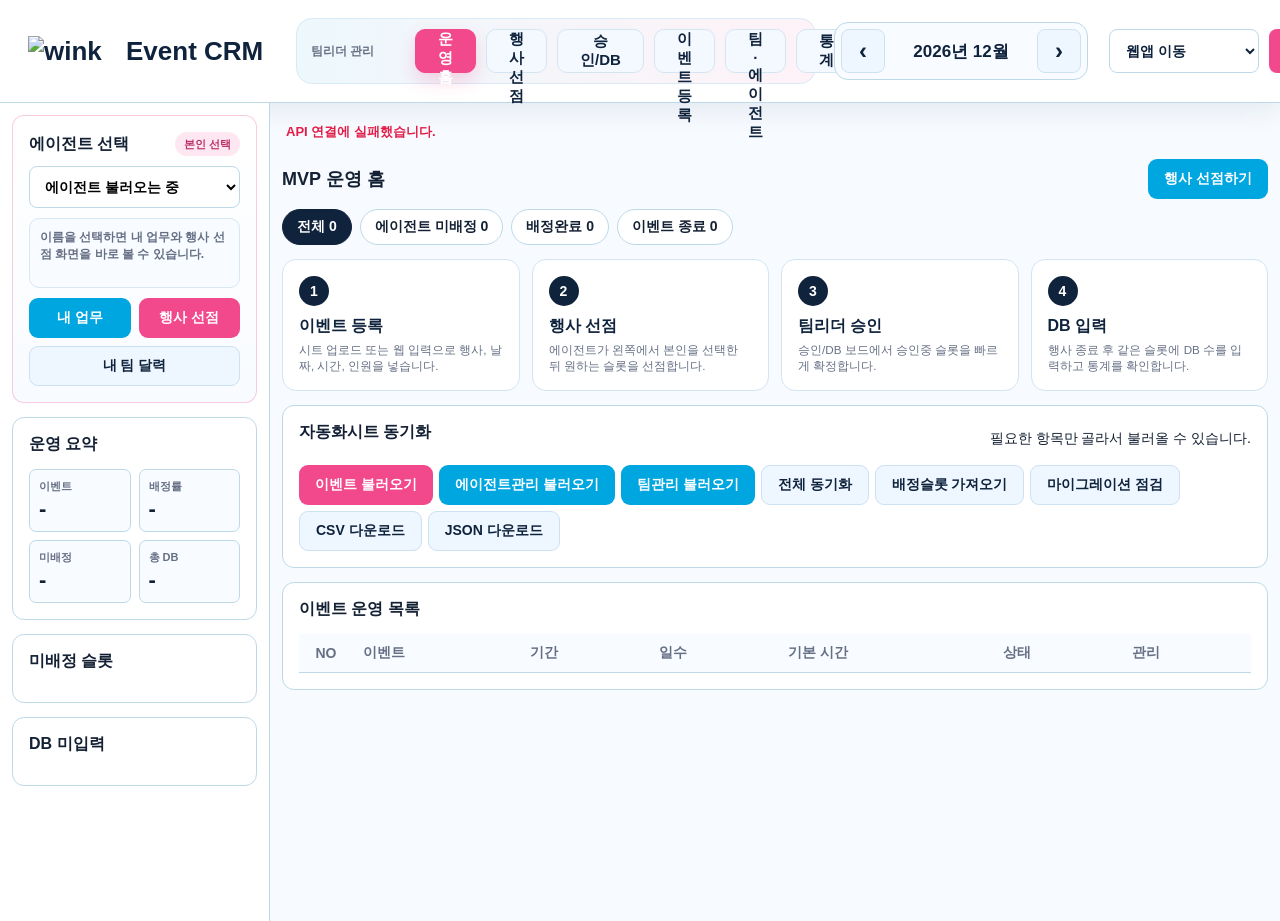
==== leader/index.html @ 459a16ec "Add leader web app" ====
<!doctype html>
<html>
  <head>
    <base target="_top">
    <meta charset="utf-8">
    <meta name="viewport" content="width=device-width, initial-scale=1">
    <style>
      :root {
        --navy: #10233d;
        --navy2: #ecf7fd;
        --blue: #00a6df;
        --pink: #f2498d;
        --red: #e11d48;
        --sat: #2563eb;
        --line: #bdd9e8;
        --bg: #f7fbff;
        --panel: #ffffff;
        --muted: #667085;
        --event: #009fda;
        --event2: #f2498d;
        --event3: #6b5cff;
        --time: #eaf8ff;
        --pick: #fff7fb;
        --db: #f3fbff;
        --jos: #d8e8ff;
        --victor: #e7ddff;
        --giar: #d9f5ff;
        --christina: #ffe4c4;
        --lidia: #f8d4ea;
      }

      * { box-sizing: border-box; }
      body {
        margin: 0;
        font-family: Arial, sans-serif;
        color: #142033;
        background: var(--bg);
        font-size: 14px;
      }

      header {
        min-height: 92px;
        display: grid;
        grid-template-columns: 250px minmax(520px, 1fr) auto;
        gap: 18px;
        align-items: center;
        padding: 18px 28px;
        background: #fff;
        color: var(--navy);
        border-bottom: 1px solid var(--line);
        box-shadow: 0 8px 24px rgba(16, 35, 61, 0.08);
      }

      .brand {
        display: flex;
        align-items: center;
        gap: 12px;
        font-size: 26px;
        font-weight: 900;
        white-space: nowrap;
      }
      .brand-logo {
        display: block;
        width: 86px;
        height: auto;
      }
      .brand strong {
        color: var(--navy);
        letter-spacing: 0;
      }

      .leader-console {
        display: flex;
        align-items: center;
        gap: 14px;
        padding: 10px 14px;
        border: 1px solid #d9e9f5;
        border-radius: 16px;
        background: linear-gradient(90deg, rgba(0, 159, 218, 0.07), rgba(242, 73, 141, 0.07));
      }
      .leader-label {
        min-width: 90px;
        color: var(--muted);
        font-size: 12px;
        font-weight: 900;
        text-transform: uppercase;
      }

      nav { display: flex; gap: 10px; align-items: center; }
      .tab {
        height: 44px;
        padding: 0 22px;
        border: 1px solid #d4e5f2;
        background: #f4f9ff;
        color: var(--navy);
        border-radius: 10px;
        font-size: 15px;
        font-weight: 800;
        cursor: pointer;
      }
      .tab.active { background: var(--pink); border-color: var(--pink); color: #fff; box-shadow: 0 8px 18px rgba(242, 73, 141, 0.22); }

      .toolbar { display: flex; gap: 10px; align-items: center; }
      input, select, textarea {
        font-family: Arial, sans-serif;
        border: 1px solid var(--line);
        border-radius: 8px;
        font-size: 14px;
      }
      input, select { height: 40px; padding: 0 11px; }
      textarea { min-height: 86px; padding: 10px; resize: vertical; }
      button {
        height: 40px;
        border: 0;
        border-radius: 9px;
        padding: 0 16px;
        background: var(--pink);
        color: #fff;
        font-weight: 900;
        cursor: pointer;
        font-size: 14px;
      }
      button.secondary { background: var(--blue); }
      button.danger { background: var(--red); }
      button.edit { background: var(--sat); }
      button.ghost { background: #eef6ff; color: var(--navy); border: 1px solid #cce1f2; }
      button.small {
        height: 32px;
        padding: 0 12px;
        border-radius: 7px;
        font-size: 12px;
      }
      button:disabled { opacity: 0.55; cursor: wait; }
      .toolbar input,
      .toolbar select,
      .toolbar button {
        height: 44px;
        font-size: 14px;
        border-radius: 8px;
      }
      .toolbar input,
      .toolbar select {
        min-width: 148px;
        font-weight: 800;
      }
      .toolbar select.app-switch {
        min-width: 150px;
        padding: 0 12px;
        background: #fff;
        color: var(--navy);
      }
      .toolbar button {
        min-width: 88px;
        padding: 0 18px;
      }
      .month-nav {
        display: flex;
        align-items: center;
        gap: 8px;
        padding: 6px;
        border: 1px solid var(--line);
        border-radius: 14px;
        background: #f8fbff;
      }
      .month-arrow {
        width: 44px;
        min-width: 44px !important;
        height: 44px !important;
        padding: 0 !important;
        border-radius: 11px;
        background: #eef6ff;
        color: var(--navy);
        border: 1px solid #cfe2f0;
        font-size: 24px !important;
      }
      .month-display {
        min-width: 136px;
        text-align: center;
        color: var(--navy);
        font-size: 17px;
        font-weight: 900;
      }
      .toolbar input#month {
        width: 1px;
        min-width: 1px;
        height: 1px;
        padding: 0;
        border: 0;
        opacity: 0;
        pointer-events: none;
      }

      .layout {
        display: grid;
        grid-template-columns: 270px minmax(0, 1fr);
        min-height: calc(100vh - 82px);
      }
      aside {
        background: #fff;
        border-right: 1px solid var(--line);
        padding: 12px;
      }
      main { padding: 12px; overflow: auto; }

      .status {
        min-height: 32px;
        margin-bottom: 10px;
        padding: 8px 4px;
        color: var(--muted);
        font-size: 13px;
      }
      .status.error { color: var(--red); font-weight: 800; }
      .card {
        background: var(--panel);
        border: 1px solid var(--line);
        border-radius: 12px;
        padding: 16px;
        margin-bottom: 14px;
      }
      .card h3 {
        margin: 0 0 14px;
        font-size: 16px;
      }
      .metric-grid {
        display: grid;
        grid-template-columns: 1fr 1fr;
        gap: 8px;
      }
      .metric {
        background: #f8fbff;
        border: 1px solid var(--line);
        border-radius: 7px;
        padding: 9px;
      }
      .metric label {
        display: block;
        color: var(--muted);
        font-size: 11px;
        font-weight: 800;
      }
      .metric strong {
        display: block;
        margin-top: 2px;
        font-size: 22px;
      }
      .list {
        display: grid;
        gap: 6px;
        font-size: 12px;
        max-height: 240px;
        overflow: auto;
      }
      .list-item {
        padding: 7px;
        border: 1px solid var(--line);
        border-radius: 6px;
        background: #fbfdff;
      }
      .list-item small { color: var(--muted); display: block; margin-top: 2px; }

      .agent-picker-card {
        border-color: rgba(242, 73, 141, 0.28);
        background: linear-gradient(180deg, #fff, #f8fbff);
      }
      .side-card-head {
        display: flex;
        align-items: center;
        justify-content: space-between;
        gap: 10px;
        margin-bottom: 10px;
      }
      .side-card-head h3 {
        margin: 0;
      }
      .side-tag {
        display: inline-flex;
        align-items: center;
        height: 24px;
        padding: 0 9px;
        border-radius: 999px;
        background: #ffe7f1;
        color: #b83268;
        font-size: 11px;
        font-weight: 900;
      }
      .agent-picker-card select {
        width: 100%;
        height: 42px;
        font-weight: 900;
        background: #fff;
      }
      .agent-context {
        min-height: 70px;
        margin: 10px 0;
        padding: 10px;
        border: 1px solid #d7e7f4;
        border-radius: 10px;
        background: #f8fbff;
        color: var(--muted);
        font-size: 12px;
        font-weight: 800;
      }
      .agent-context strong {
        display: block;
        margin-bottom: 4px;
        color: var(--navy);
        font-size: 16px;
      }
      .agent-context span {
        display: block;
        margin-top: 3px;
      }
      .side-actions {
        display: grid;
        grid-template-columns: 1fr 1fr;
        gap: 8px;
      }
      .side-actions button {
        width: 100%;
        min-width: 0;
      }
      .side-actions .wide {
        grid-column: 1 / -1;
      }

      .view { display: none; }
      .view.active { display: block; }

      .section-head {
        display: flex;
        justify-content: space-between;
        align-items: center;
        gap: 12px;
        margin-bottom: 10px;
      }
      .section-head.tight-head { margin-bottom: 8px; }
      .section-head h2 { margin: 0; font-size: 18px; }
      .mvp-flow {
        display: grid;
        grid-template-columns: repeat(4, minmax(0, 1fr));
        gap: 12px;
        margin: 14px 0;
      }
      .mvp-step {
        min-height: 96px;
        padding: 16px;
        border: 1px solid #d3e5f3;
        border-radius: 14px;
        background: #fff;
      }
      .mvp-step strong {
        display: inline-grid;
        width: 30px;
        height: 30px;
        place-items: center;
        border-radius: 999px;
        background: var(--navy);
        color: #fff;
        font-size: 14px;
      }
      .mvp-step span {
        display: block;
        margin-top: 10px;
        color: var(--navy);
        font-size: 16px;
        font-weight: 900;
      }
      .mvp-step small {
        display: block;
        margin-top: 5px;
        color: var(--muted);
        line-height: 1.35;
      }
      .status-tabs {
        display: flex;
        flex-wrap: wrap;
        gap: 8px;
        margin-bottom: 10px;
      }
      .status-tabs.compact-tabs {
        margin: 2px 0 12px;
      }
      .calendar-toolbar {
        display: flex;
        justify-content: space-between;
        align-items: center;
        gap: 12px;
        margin-bottom: 8px;
      }
      .calendar-toolbar .status-tabs {
        margin-bottom: 0;
      }
      .calendar-toolbar select {
        min-width: 240px;
        height: 38px;
        font-weight: 900;
        background: #fff;
      }
      .filter-tab {
        height: 36px;
        padding: 0 14px;
        border: 1px solid var(--line);
        background: #fff;
        color: #142033;
        border-radius: 999px;
        font-weight: 900;
      }
      .filter-tab.active {
        background: var(--navy);
        color: #fff;
        border-color: var(--navy);
      }
      .action-row {
        display: flex;
        gap: 6px;
        align-items: center;
        flex-wrap: wrap;
      }
      .management-grid {
        display: grid;
        grid-template-columns: minmax(280px, 0.8fr) minmax(320px, 1fr) minmax(320px, 1fr);
        gap: 14px;
        align-items: start;
      }
      .team-grid {
        display: grid;
        grid-template-columns: repeat(2, minmax(260px, 1fr));
        gap: 12px;
      }
      .team-card {
        border: 1px solid var(--line);
        border-radius: 8px;
        background: #fff;
        overflow: hidden;
      }
      .team-head {
        display: flex;
        justify-content: space-between;
        gap: 10px;
        padding: 12px;
        background: #f8fbff;
        border-bottom: 1px solid var(--line);
      }
      .team-head strong {
        display: block;
        font-size: 15px;
      }
      .team-head small {
        color: var(--muted);
        font-weight: 800;
      }
      .team-count {
        min-width: 52px;
        height: 32px;
        display: flex;
        align-items: center;
        justify-content: center;
        border-radius: 999px;
        color: #142033;
        font-weight: 900;
      }
      .agent-chip-wrap {
        display: flex;
        flex-wrap: wrap;
        gap: 6px;
        padding: 12px;
      }
      .agent-chip {
        height: auto;
        padding: 8px 11px;
        border-radius: 999px;
        border: 1px solid rgba(20, 32, 51, 0.12);
        color: #142033;
        font-size: 13px;
        font-weight: 800;
      }
      .agent-chip.team-leader {
        background: var(--navy);
        border-color: var(--navy);
        color: #fff;
        box-shadow: 0 5px 14px rgba(16, 35, 61, 0.18);
      }
      .agent-chip.ended {
        opacity: 0.45;
        text-decoration: line-through;
      }
      .role-pill {
        display: inline-flex;
        align-items: center;
        justify-content: center;
        min-width: 66px;
        padding: 5px 10px;
        border-radius: 999px;
        background: #eaf4ff;
        color: #12304d;
        font-weight: 900;
      }
      .role-pill.leader {
        background: var(--navy);
        color: #fff;
      }
      .status-pill {
        display: inline-flex;
        align-items: center;
        justify-content: center;
        min-width: 56px;
        padding: 4px 8px;
        border-radius: 999px;
        background: #e7f5ff;
        font-weight: 900;
      }
      .status-pill.ended { background: #ffe4ea; color: var(--red); }
      .filter-bar {
        display: grid;
        grid-template-columns: minmax(180px, 1.5fr) repeat(2, minmax(130px, 0.8fr));
        gap: 8px;
        margin-bottom: 12px;
        padding: 10px;
        border: 1px solid var(--line);
        border-radius: 8px;
        background: #f8fbff;
      }
      .filter-bar input,
      .filter-bar select {
        width: 100%;
      }

      .calendar {
        display: grid;
        grid-template-columns: repeat(7, minmax(238px, 1fr));
        border-top: 1px solid var(--line);
        border-left: 1px solid var(--line);
        background: #edf8ff;
        box-shadow: 0 10px 28px rgba(0, 166, 223, 0.11);
      }
      .weekday {
        padding: 13px 4px;
        border-right: 1px solid var(--line);
        border-bottom: 1px solid var(--line);
        background: var(--navy);
        color: #fff;
        font-size: 15px;
        font-weight: 900;
        text-align: center;
      }
      .weekday.saturday-head { background: var(--sat); }
      .weekday.sunday-head { background: var(--red); }

      .day {
        min-height: 188px;
        border-right: 1px solid var(--line);
        border-bottom: 1px solid var(--line);
        background: #ffffff;
      }
      .day.empty { background: #f8fcff; }
      .day-head {
        min-height: 50px;
        display: grid;
        grid-template-columns: 1fr;
        gap: 2px;
        align-items: center;
        justify-content: center;
        border-bottom: 1px solid var(--line);
        background: linear-gradient(90deg, rgba(242,73,141,0.11), rgba(0,166,223,0.12));
        color: var(--navy);
        font-size: 22px;
        font-weight: 900;
        text-align: center;
      }
      .day-name { font-size: 12px; color: var(--muted); }
      .day.saturday .day-head { background: #e6f3ff; color: var(--sat); }
      .day.saturday .day-name { color: var(--sat); }
      .day.sunday .day-head { background: #fff0f4; color: var(--red); }
      .day.sunday .day-name { color: var(--red); }
      .events { padding: 7px; }

      .event {
        margin-bottom: 9px;
        border: 1px solid #c8e0ef;
        border-radius: 8px;
        overflow: hidden;
        background: #fff;
      }
      .event-name {
        padding: 8px 5px;
        background: var(--event);
        color: #fff;
        text-align: center;
        font-size: 12px;
        font-weight: 900;
      }
      .event:nth-child(2n) .event-name { background: var(--event2); }
      .event:nth-child(3n) .event-name { background: var(--event3); }

      .slot {
        display: grid;
        grid-template-columns: 56px 56px minmax(72px, 1fr) 36px;
        border-top: 1px solid var(--line);
      }
      .slot > div {
        min-height: 31px;
        display: flex;
        align-items: center;
        justify-content: center;
        border-right: 1px solid var(--line);
      }
      .slot > div:last-child { border-right: 0; }
      .time { background: var(--time); }
      .agent { background: var(--pick); }
      .db { background: var(--db); }
      .slot.teamJos .agent { background: var(--jos); }
      .slot.teamVictor .agent { background: var(--victor); }
      .slot.teamGiar .agent { background: var(--giar); }
      .slot.teamChristina .agent { background: var(--christina); }
      .slot.teamLidia .agent { background: var(--lidia); }
      .time select, .agent select, .db input {
        width: 100%;
        height: 28px;
        border: 0;
        background: transparent;
        text-align: center;
        font-size: 11px;
        font-weight: 800;
      }
      .agent select { font-weight: 700; }
      .db input {
        padding: 0 2px;
        font-size: 12px;
      }
      .event-select-board {
        display: block;
      }
      .event-month-grid {
        display: grid;
        grid-template-columns: repeat(7, minmax(126px, 1fr));
        border: 1px solid var(--line);
        border-radius: 18px;
        overflow: hidden;
        background: #d6e9f5;
        box-shadow: 0 12px 28px rgba(16, 35, 61, 0.06);
      }
      .event-weekday {
        min-height: 46px;
        display: flex;
        align-items: center;
        justify-content: center;
        background: #f8fbff;
        border-right: 1px solid var(--line);
        border-bottom: 1px solid var(--line);
        color: #506070;
        font-size: 14px;
        font-weight: 900;
      }
      .event-weekday.saturday-head { color: var(--sat); background: #eef6ff; }
      .event-weekday.sunday-head { color: var(--red); background: #fff2f6; }
      .event-day-cell {
        min-height: 188px;
        padding: 9px;
        border-right: 1px solid var(--line);
        border-bottom: 1px solid var(--line);
        background: #fff;
      }
      .event-day-cell.empty {
        background: #f5f9fc;
      }
      .event-day-cell.saturday {
        background: linear-gradient(180deg, #f4f9ff 0, #fff 82px);
      }
      .event-day-cell.sunday {
        background: linear-gradient(180deg, #fff6f9 0, #fff 82px);
      }
      .event-day-num {
        display: flex;
        align-items: center;
        justify-content: space-between;
        gap: 8px;
        margin-bottom: 8px;
        color: var(--navy);
      }
      .event-day-num strong {
        font-size: 28px;
        line-height: 1;
      }
      .event-day-num span {
        color: var(--muted);
        font-size: 12px;
        font-weight: 900;
      }
      .event-day-cell.saturday .event-day-num strong,
      .event-day-cell.saturday .event-day-num span { color: var(--sat); }
      .event-day-cell.sunday .event-day-num strong,
      .event-day-cell.sunday .event-day-num span { color: var(--red); }
      .event-chip-list {
        display: grid;
        gap: 6px;
      }
      .event-chip {
        width: 100%;
        min-height: 64px;
        height: auto;
        display: grid;
        grid-template-columns: 1fr;
        gap: 8px;
        align-items: stretch;
        padding: 8px 10px;
        border-radius: 10px;
        border: 1px solid rgba(16, 35, 61, 0.08);
        background: #f4faff;
        color: var(--navy);
        text-align: left;
        box-shadow: none;
      }
      .event-chip.active {
        outline: 2px solid var(--pink);
        outline-offset: 1px;
      }
      .event-chip-name {
        overflow: hidden;
        display: -webkit-box;
        -webkit-line-clamp: 2;
        -webkit-box-orient: vertical;
        font-size: 13px;
        font-weight: 900;
        line-height: 1.25;
      }
      .event-chip-meta {
        display: flex;
        gap: 5px;
        align-items: center;
        justify-content: flex-start;
        font-size: 11px;
        color: var(--muted);
        font-weight: 900;
      }
      .chip-dot {
        min-width: 30px;
        padding: 4px 7px;
        border-radius: 999px;
        background: #fff;
        text-align: center;
        white-space: nowrap;
      }
      .chip-dot.open { color: var(--blue); }
      .chip-dot.pending { color: #b45309; background: #fff7d6; }
      .chip-dot.approved { color: #166534; background: #dcfce7; }
      .event-chip.color-0 { border-left: 5px solid var(--blue); }
      .event-chip.color-1 { border-left: 5px solid var(--pink); }
      .event-chip.color-2 { border-left: 5px solid #6b5cff; }
      .event-chip.color-3 { border-left: 5px solid #22c55e; }
      .assignment-chip {
        width: 100%;
        min-height: 62px;
        height: auto;
        display: grid;
        gap: 3px;
        padding: 8px 9px;
        border: 1px solid rgba(16, 35, 61, 0.08);
        border-left: 5px solid var(--blue);
        border-radius: 10px;
        background: #f8fbff;
        color: var(--navy);
        text-align: left;
      }
      .assignment-chip.teamJos { border-left-color: #7aa7ff; background: #f5f8ff; }
      .assignment-chip.teamVictor { border-left-color: #a78bfa; background: #f8f5ff; }
      .assignment-chip.teamGiar { border-left-color: #38bdf8; background: #f2fbff; }
      .assignment-chip.teamChristina { border-left-color: #f59e0b; background: #fff9ed; }
      .assignment-chip.teamLidia { border-left-color: #ec4899; background: #fff4fb; }
      .assignment-chip strong {
        overflow: hidden;
        white-space: nowrap;
        text-overflow: ellipsis;
        font-size: 13px;
      }
      .assignment-chip span {
        color: var(--muted);
        font-size: 11px;
        font-weight: 900;
      }
      .assignment-chip small {
        color: #24364f;
        font-size: 12px;
        font-weight: 900;
      }
      .work-board-list {
        display: grid;
        gap: 10px;
      }
      .work-item {
        display: grid;
        grid-template-columns: minmax(170px, 1.1fr) minmax(180px, 1.4fr) minmax(130px, 0.8fr) minmax(180px, 1.2fr);
        gap: 10px;
        align-items: center;
        padding: 12px;
        border: 1px solid var(--line);
        border-radius: 12px;
        background: #fff;
      }
      .work-item strong {
        display: block;
        font-size: 15px;
      }
      .work-item small {
        display: block;
        margin-top: 3px;
        color: var(--muted);
        font-weight: 800;
      }
      .work-actions {
        display: flex;
        gap: 6px;
        align-items: center;
        justify-content: flex-end;
        flex-wrap: wrap;
      }
      .work-actions input {
        width: 76px;
        text-align: center;
        font-weight: 900;
      }
      .work-filter-bar {
        grid-template-columns: repeat(2, minmax(180px, 1fr));
      }
      .claim-detail {
        width: min(860px, calc(100vw - 42px));
        max-height: calc(100vh - 120px);
        border: 1px solid var(--line);
        border-radius: 18px;
        background: #fff;
        overflow: auto;
        box-shadow: 0 12px 28px rgba(16, 35, 61, 0.08);
      }
      .claim-modal {
        position: fixed;
        inset: 0;
        display: none;
        align-items: center;
        justify-content: center;
        padding: 24px;
        background: rgba(16, 35, 61, 0.36);
        z-index: 30;
      }
      .claim-modal.open {
        display: flex;
      }
      .claim-detail-head {
        display: grid;
        grid-template-columns: minmax(0, 1fr) auto;
        gap: 12px;
        align-items: start;
        padding: 15px 16px;
        border-bottom: 1px solid var(--line);
        background: linear-gradient(90deg, #f6fbff, #fff6fb);
      }
      .claim-detail-title { min-width: 0; }
      .claim-detail-head strong {
        display: block;
        font-size: 20px;
        color: var(--navy);
      }
      .claim-detail-head span {
        display: block;
        margin-top: 4px;
        color: var(--muted);
        font-weight: 900;
      }
      .claim-close {
        width: 38px;
        min-width: 38px;
        height: 38px;
        padding: 0;
        border-radius: 999px;
        background: #eef6ff;
        color: var(--navy);
        border: 1px solid var(--line);
        font-size: 20px;
        line-height: 1;
      }
      .claim-detail-body {
        padding: 14px;
      }
      .claim-card {
        border: 1px solid #cfe3f2;
        border-radius: 14px;
        overflow: hidden;
        background: #fbfdff;
      }
      .claim-event-name {
        padding: 12px 14px;
        background: var(--event);
        color: #fff;
        font-size: 16px;
        font-weight: 900;
        text-align: center;
      }
      .claim-slot {
        display: grid;
        grid-template-columns: 78px 78px minmax(150px, 1fr) 58px auto;
        align-items: center;
        border-top: 1px solid var(--line);
        background: #fff;
      }
      .claim-slot > div {
        min-height: 38px;
        display: flex;
        align-items: center;
        justify-content: center;
        border-right: 1px solid var(--line);
      }
      .claim-slot > div:last-child { border-right: 0; }
      .claim-slot .time { background: #eff9ff; }
      .claim-slot .agent { background: #fff8fc; }
      .claim-slot .db { background: #f4fbff; }
      .claim-slot .slot-actions {
        gap: 5px;
        padding: 4px;
        justify-content: flex-start;
      }
      .claim-slot select,
      .claim-slot input {
        width: 100%;
        height: 30px;
        border: 0;
        background: transparent;
        text-align: center;
        font-weight: 900;
        font-size: 12px;
      }
      .claim-slot .db input {
        max-width: 54px;
      }
      .claim-action {
        height: 28px;
        padding: 0 10px;
        border-radius: 999px;
        font-size: 12px;
      }
      .claim-status {
        padding: 4px 8px;
        border-radius: 999px;
        background: #fff4cc;
        color: #7a4b00;
        font-size: 12px;
        font-weight: 900;
      }
      .claim-status.done {
        background: #dcfce7;
        color: #166534;
      }
      .empty-board {
        min-height: 220px;
        display: flex;
        align-items: center;
        justify-content: center;
        border: 1px dashed var(--line);
        border-radius: 16px;
        background: #fff;
        color: var(--muted);
        font-weight: 900;
      }
      .muted-mini {
        display: block;
        padding: 10px 4px;
        color: #9aa7b4;
        font-size: 12px;
        font-weight: 800;
      }

      @media (max-width: 1280px) {
        .claim-detail {
          width: min(760px, calc(100vw - 24px));
        }
      }

      .form-grid {
        display: grid;
        grid-template-columns: repeat(4, minmax(0, 1fr));
        gap: 12px;
      }
      .form-grid.compact { grid-template-columns: repeat(2, minmax(0, 1fr)); }
      .field.full { grid-column: 1 / -1; }
      .field label {
        display: block;
        margin-bottom: 6px;
        color: var(--muted);
        font-size: 12px;
        font-weight: 900;
      }
      .shift-one,
      .shift-two,
      .shift-three {
        padding: 10px;
        border-radius: 10px;
        border: 1px solid #d7e8f4;
      }
      .shift-one { background: #eef9ff; }
      .shift-two { background: #fff3f8; }
      .shift-three { background: #f3f0ff; }
      .shift-card.disabled {
        display: none;
      }
      .date-mode-panel {
        display: none;
        margin-top: 8px;
        padding: 12px;
        border: 1px solid #d7e8f4;
        border-radius: 14px;
        background: #fbfdff;
      }
      .date-mode-panel.active {
        display: block;
      }
      .date-picker-head {
        display: flex;
        align-items: center;
        justify-content: space-between;
        gap: 10px;
        margin-bottom: 10px;
      }
      .date-picker-head strong {
        font-size: 16px;
        color: var(--navy);
      }
      .date-picker-nav {
        display: flex;
        gap: 6px;
      }
      .date-picker-nav button {
        height: 34px;
        min-width: 42px;
        padding: 0 12px;
        border-radius: 999px;
      }
      .date-picker-weekdays,
      .date-picker-grid {
        display: grid;
        grid-template-columns: repeat(7, minmax(0, 1fr));
        gap: 6px;
      }
      .date-picker-weekdays {
        margin-bottom: 6px;
        color: var(--muted);
        font-size: 12px;
        font-weight: 900;
        text-align: center;
      }
      .date-day {
        height: 36px;
        border: 1px solid #cfe3f2;
        border-radius: 10px;
        background: #fff;
        color: var(--navy);
        font-weight: 900;
      }
      .date-day.outside {
        opacity: 0.35;
      }
      .date-day.selected {
        border-color: var(--pink);
        background: var(--pink);
        color: #fff;
      }
      .date-day.today {
        box-shadow: inset 0 0 0 2px #5aa2d9;
      }
      .selected-date-line {
        margin-top: 10px;
        color: var(--muted);
        font-size: 12px;
        font-weight: 900;
      }
      .date-list-input {
        display: none;
      }
      .date-mode-note {
        display: block;
        margin-top: 5px;
        color: var(--muted);
        font-size: 12px;
        font-weight: 800;
      }
      .field input, .field textarea { width: 100%; }
      .field select { width: 100%; }
      table { width: 100%; border-collapse: collapse; font-size: 14px; }
      th, td {
        padding: 10px;
        border-bottom: 1px solid var(--line);
        text-align: left;
      }
      th { background: #f8fbff; color: var(--muted); }
      .num-cell,
      th.num-col {
        width: 54px;
        text-align: center;
        font-weight: 900;
        color: var(--muted);
      }
      #agentRows td:first-child,
      #agentView th:first-child {
        width: 54px;
        text-align: center;
        font-weight: 900;
        color: var(--muted);
      }
      #agentRows td:nth-child(2),
      #agentView th:nth-child(2) {
        min-width: 150px;
      }
      .muted { color: var(--muted); font-size: 13px; }

      @media (max-width: 1180px) {
        header { grid-template-columns: 1fr; height: auto; padding: 14px; }
        .leader-console { align-items: flex-start; flex-direction: column; }
        nav { flex-wrap: wrap; }
        .layout { grid-template-columns: 1fr; }
        aside { border-right: 0; border-bottom: 1px solid var(--line); }
        .calendar { grid-template-columns: repeat(2, minmax(260px, 1fr)); }
        .weekday { display: none; }
        .management-grid { grid-template-columns: 1fr; }
        .mvp-flow { grid-template-columns: 1fr 1fr; }
      }
    </style>
  </head>
  <body>
    <header>
      <div class="brand">
        <img class="brand-logo" src="[data-uri]" alt="wink">
        <strong>Event CRM</strong>
      </div>
      <div class="leader-console" aria-label="팀리더 관리 영역">
        <span class="leader-label">팀리더 관리</span>
        <nav>
          <button class="tab active" data-view="dashboardView">운영 홈</button>
          <button class="tab" data-view="calendarView">행사 선점</button>
          <button class="tab" data-view="workView">승인/DB</button>
          <button class="tab" data-view="eventView">이벤트 등록</button>
          <button class="tab" data-view="agentView">팀·에이전트</button>
          <button class="tab" data-view="statsView">통계</button>
        </nav>
      </div>
      <div class="toolbar">
        <div class="month-nav">
          <button id="prevMonth" class="month-arrow" type="button" aria-label="이전달">‹</button>
          <strong id="monthDisplay" class="month-display">-</strong>
          <button id="nextMonth" class="month-arrow" type="button" aria-label="다음달">›</button>
        </div>
        <input id="month" type="month">
        <select id="appSwitch" class="app-switch" aria-label="웹앱 이동">
          <option value="">웹앱 이동</option>
          <option value="leader">리더 웹앱</option>
          <option value="agent">에이전트 웹앱</option>
        </select>
        <button id="reload" type="button">새로고침</button>
      </div>
    </header>

    <div class="layout">
      <aside>
        <div class="card agent-picker-card">
          <div class="side-card-head">
            <h3>에이전트 선택</h3>
            <span class="side-tag">본인 선택</span>
          </div>
          <select id="sidebarAgentSelect">
            <option value="">에이전트 불러오는 중</option>
          </select>
          <div id="sidebarAgentInfo" class="agent-context">이름을 선택하면 내 업무와 행사 선점 화면을 바로 볼 수 있습니다.</div>
          <div class="side-actions">
            <button id="sidebarWorkButton" class="secondary" type="button">내 업무</button>
            <button id="sidebarClaimButton" type="button">행사 선점</button>
            <button id="sidebarTeamCalendarButton" class="ghost wide" type="button">내 팀 달력</button>
          </div>
        </div>
        <div class="card">
          <h3>운영 요약</h3>
          <div class="metric-grid">
            <div class="metric"><label>이벤트</label><strong id="mEvents">-</strong></div>
            <div class="metric"><label>배정률</label><strong id="mRate">-</strong></div>
            <div class="metric"><label>미배정</label><strong id="mOpen">-</strong></div>
            <div class="metric"><label>총 DB</label><strong id="mDb">-</strong></div>
          </div>
        </div>
        <div class="card">
          <h3>미배정 슬롯</h3>
          <div id="openList" class="list"></div>
        </div>
        <div class="card">
          <h3>DB 미입력</h3>
          <div id="dbMissingList" class="list"></div>
        </div>
      </aside>

      <main>
        <div id="status" class="status">달력을 불러오는 중...</div>

        <section id="dashboardView" class="view active">
          <div class="section-head">
            <h2>MVP 운영 홈</h2>
            <button class="secondary" data-view-jump="calendarView" type="button">행사 선점하기</button>
          </div>
          <div class="status-tabs" id="eventStatusTabs">
            <button class="filter-tab active" data-event-filter="all" type="button">전체 <span id="countAll">0</span></button>
            <button class="filter-tab" data-event-filter="unassigned" type="button">에이전트 미배정 <span id="countUnassigned">0</span></button>
            <button class="filter-tab" data-event-filter="assigned" type="button">배정완료 <span id="countAssigned">0</span></button>
            <button class="filter-tab" data-event-filter="ended" type="button">이벤트 종료 <span id="countEnded">0</span></button>
          </div>
          <div class="mvp-flow" aria-label="MVP 운영 흐름">
            <div class="mvp-step"><strong>1</strong><span>이벤트 등록</span><small>시트 업로드 또는 웹 입력으로 행사, 날짜, 시간, 인원을 넣습니다.</small></div>
            <div class="mvp-step"><strong>2</strong><span>행사 선점</span><small>에이전트가 왼쪽에서 본인을 선택한 뒤 원하는 슬롯을 선점합니다.</small></div>
            <div class="mvp-step"><strong>3</strong><span>팀리더 승인</span><small>승인/DB 보드에서 승인중 슬롯을 빠르게 확정합니다.</small></div>
            <div class="mvp-step"><strong>4</strong><span>DB 입력</span><small>행사 종료 후 같은 슬롯에 DB 수를 입력하고 통계를 확인합니다.</small></div>
          </div>
          <div class="card">
            <div class="section-head tight-head">
              <h3>자동화시트 동기화</h3>
              <span id="syncInfo">필요한 항목만 골라서 불러올 수 있습니다.</span>
            </div>
            <div class="action-row">
              <button id="importEventsSheet" type="button">이벤트 불러오기</button>
              <button id="importAgentsSheet" class="secondary" type="button">에이전트관리 불러오기</button>
              <button id="importTeamsSheet" class="secondary" type="button">팀관리 불러오기</button>
              <button id="syncSheet" class="ghost" type="button">전체 동기화</button>
              <button id="importSheet" class="ghost" type="button">배정슬롯 가져오기</button>
              <button id="migrateSheet" class="ghost" type="button">마이그레이션 점검</button>
              <button id="downloadCsv" class="ghost" type="button">CSV 다운로드</button>
              <button id="downloadJson" class="ghost" type="button">JSON 다운로드</button>
            </div>
          </div>
          <div class="card">
            <h3>이벤트 운영 목록</h3>
            <table>
              <thead><tr><th class="num-col">NO</th><th>이벤트</th><th>기간</th><th>일수</th><th>기본 시간</th><th>상태</th><th>관리</th></tr></thead>
              <tbody id="eventRows"></tbody>
            </table>
          </div>
        </section>

        <section id="calendarView" class="view">
          <div class="section-head">
            <h2>행사 선점 달력</h2>
            <span id="monthLabel"></span>
          </div>
          <div class="calendar-toolbar">
            <div class="status-tabs compact-tabs">
              <button class="filter-tab active" data-calendar-mode="event" type="button">행사 선점</button>
              <button class="filter-tab" data-calendar-mode="team" type="button">팀별 달력</button>
              <button class="filter-tab" data-calendar-mode="agent" type="button">에이전트별 달력</button>
            </div>
            <select id="calendarOwnerFilter"></select>
          </div>
          <div class="status-tabs" id="claimStatusTabs">
            <button class="filter-tab active" data-claim-filter="open" type="button">선택 가능 <span id="claimCountOpen">0</span></button>
            <button class="filter-tab" data-claim-filter="pending" type="button">승인중 <span id="claimCountPending">0</span></button>
            <button class="filter-tab" data-claim-filter="approved" type="button">승인완료 <span id="claimCountApproved">0</span></button>
            <button class="filter-tab" data-claim-filter="db" type="button">DB 입력 <span id="claimCountDb">0</span></button>
          </div>
          <div id="calendar" class="event-select-board"></div>
        </section>

        <section id="workView" class="view">
          <div class="section-head">
            <h2>팀리더 승인/DB 보드</h2>
            <span id="authInfo"></span>
          </div>
          <div class="status-tabs compact-tabs">
            <button class="filter-tab active" data-work-tab="mine" type="button">내 일정 <span id="workCountMine">0</span></button>
            <button class="filter-tab" data-work-tab="approval" type="button">승인 대기 <span id="workCountApproval">0</span></button>
            <button class="filter-tab" data-work-tab="db" type="button">DB 입력 <span id="workCountDb">0</span></button>
          </div>
          <div class="filter-bar work-filter-bar">
            <select id="workAgentFilter"></select>
            <select id="workTeamFilter"></select>
          </div>
          <div class="card">
            <h3 id="workTitle">내 일정</h3>
            <div id="workBoardRows" class="work-board-list"></div>
          </div>
        </section>

        <section id="eventView" class="view">
          <div class="section-head">
            <h2>이벤트 등록</h2>
            <span>입력하면 달력에 바로 반영됩니다.</span>
          </div>
          <form id="eventForm" class="card">
            <div class="form-grid">
              <input name="originalEventId" type="hidden">
              <div class="field"><label>이벤트명</label><input name="venue" required></div>
              <div class="field"><label>Event ID</label><input name="eventId" placeholder="자동 생성 가능"></div>
              <div class="field"><label>일정 방식</label><select name="eventMode" id="eventMode"><option value="period">기간 시작일~종료일</option><option value="dates">지정일 달력 선택</option></select></div>
              <div class="field"><label>행사 시간 개수</label><select name="shiftCount" id="eventShiftCount"><option value="1">1부만 사용</option><option value="2" selected>1부 + 2부</option><option value="3">1부 + 2부 + 3부</option></select></div>
              <div class="field schedule-period"><label>시작일</label><input name="startDate" type="date"></div>
              <div class="field schedule-period"><label>종료일</label><input name="endDate" type="date"></div>
              <div class="field shift-card shift-one" data-shift-card="1"><label>1부 시작</label><select name="time1Start" data-time-select data-default="10:00"></select></div>
              <div class="field shift-card shift-one" data-shift-card="1"><label>1부 종료</label><select name="time1End" data-time-select data-default="14:00"></select></div>
              <div class="field shift-card shift-one" data-shift-card="1"><label>1부 인원</label><input name="people1" type="number" min="0" max="20" value="2"></div>
              <div class="field shift-card shift-two" data-shift-card="2"><label>2부 시작</label><select name="time2Start" data-time-select data-default="14:00"></select></div>
              <div class="field shift-card shift-two" data-shift-card="2"><label>2부 종료</label><select name="time2End" data-time-select data-default="18:00"></select></div>
              <div class="field shift-card shift-two" data-shift-card="2"><label>2부 인원</label><input name="people2" type="number" min="0" max="20" value="2"></div>
              <div class="field shift-card shift-three" data-shift-card="3"><label>3부 시작</label><select name="time3Start" data-time-select data-default="18:00"></select></div>
              <div class="field shift-card shift-three" data-shift-card="3"><label>3부 종료</label><select name="time3End" data-time-select data-default="22:00"></select></div>
              <div class="field shift-card shift-three" data-shift-card="3"><label>3부 인원</label><input name="people3" type="number" min="0" max="20" value="2"></div>
              <div class="field full" id="dateListField">
                <label>지정일 선택</label>
                <textarea class="date-list-input" name="dateList" readonly></textarea>
                <div class="date-mode-panel" id="datePickerPanel">
                  <div class="date-picker-head">
                    <strong id="datePickerLabel">-</strong>
                    <div class="date-picker-nav">
                      <button class="ghost" type="button" id="prevDateMonth">이전</button>
                      <button class="ghost" type="button" id="nextDateMonth">다음</button>
                      <button class="secondary" type="button" id="clearDateSelection">선택 해제</button>
                    </div>
                  </div>
                  <div class="date-picker-weekdays"><span>월</span><span>화</span><span>수</span><span>목</span><span>금</span><span>토</span><span>일</span></div>
                  <div class="date-picker-grid" id="datePickerGrid"></div>
                  <div class="selected-date-line" id="dateSelectedSummary">선택된 날짜가 없습니다.</div>
                </div>
                <small class="date-mode-note" id="dateModeNote">기간 전체를 선택하면 시작일~종료일 전체가 자동 반영됩니다.</small>
              </div>
            </div>
            <div style="margin-top:10px;">
              <button id="eventSubmit" type="submit">이벤트 저장</button>
              <button class="secondary" id="eventReset" type="button">새 이벤트 입력</button>
            </div>
          </form>
          <div class="card">
            <h3>등록된 이벤트 삭제</h3>
            <table>
              <thead><tr><th class="num-col">NO</th><th>이벤트</th><th>기간</th><th>일수</th><th>관리</th></tr></thead>
              <tbody id="eventManageRows"></tbody>
            </table>
          </div>
        </section>

        <section id="agentView" class="view">
          <div class="section-head">
            <h2>에이전트 관리</h2>
            <span>팀, 팀리더, 에이전트를 따로 등록하고 수정합니다.</span>
          </div>
          <div class="management-grid">
            <form id="teamForm" class="card">
              <h3>팀 관리</h3>
              <div class="form-grid compact">
                <input name="originalTeamKey" type="hidden">
                <input name="teamKey" type="hidden">
                <div class="field full"><label>팀명</label><input name="teamName" placeholder="예: Tim Jos Marsell" required></div>
                <div class="field"><label>팀리더명</label><input name="teamLeader" placeholder="예: Jos Marsell"></div>
                <div class="field"><label>상태</label><select name="status"><option>운영중</option><option>종료</option></select></div>
                <div class="field full"><label>메모</label><input name="note" placeholder="지역, 운영 메모 등"></div>
              </div>
              <div style="margin-top:12px;" class="action-row">
                <button id="teamSubmit" type="submit">팀 저장</button>
                <button class="ghost" id="teamReset" type="button">새 팀</button>
              </div>
            </form>
            <form id="leaderForm" class="card">
              <h3>팀리더 등록</h3>
              <div class="form-grid compact">
                <input name="originalAgentName" type="hidden">
                <div class="field"><label>팀</label><select name="teamKey" id="leaderTeamSelect" required></select></div>
                <div class="field"><label>이름</label><input name="agentName" required></div>
                <div class="field"><label>업무시작</label><input name="workStart" type="date"></div>
                <div class="field"><label>거주지</label><input name="residence" placeholder="예: Jakarta Selatan"></div>
                <div class="field"><label>연락처/WhatsApp</label><input name="phone"></div>
                <div class="field"><label>로그인 이메일</label><input name="email" placeholder="name@company.com"></div>
                <div class="field full"><label>메모</label><input name="note" placeholder="입사일, 특이사항 등"></div>
              </div>
              <div style="margin-top:12px;" class="action-row">
                <button id="leaderSubmit" type="submit">팀리더 저장</button>
                <button class="ghost" id="leaderReset" type="button">새 팀리더</button>
              </div>
            </form>
            <form id="agentForm" class="card">
              <h3>에이전트 등록</h3>
              <div class="form-grid compact">
                <input name="originalAgentName" type="hidden">
                <div class="field"><label>팀</label><select name="teamKey" id="agentTeamSelect" required></select></div>
                <div class="field"><label>이름</label><input name="agentName" required></div>
                <div class="field"><label>업무시작</label><input name="workStart" type="date"></div>
                <div class="field"><label>거주지</label><input name="residence" placeholder="예: Jakarta Selatan"></div>
                <div class="field"><label>연락처/WhatsApp</label><input name="phone"></div>
                <div class="field"><label>로그인 이메일</label><input name="email" placeholder="name@company.com"></div>
                <div class="field full"><label>메모</label><input name="note" placeholder="입사일, 특이사항 등"></div>
              </div>
              <div style="margin-top:12px;" class="action-row">
                <button id="agentSubmit" type="submit">에이전트 저장</button>
                <button class="ghost" id="agentReset" type="button">새 에이전트</button>
              </div>
            </form>
          </div>
          <div class="card">
            <h3>팀별 현황</h3>
            <div id="teamCards" class="team-grid"></div>
          </div>
          <div class="card">
            <h3>전체 에이전트 목록</h3>
            <div class="status-tabs compact-tabs" id="agentStatusTabs">
              <button class="filter-tab active" data-agent-status="" type="button">전체 <span id="agentCountAll">0</span></button>
              <button class="filter-tab" data-agent-status="근무중" type="button">근무중 <span id="agentCountWorking">0</span></button>
              <button class="filter-tab" data-agent-status="업무종료" type="button">업무종료 <span id="agentCountEnded">0</span></button>
            </div>
            <div class="filter-bar">
              <input id="agentSearch" placeholder="이름, 거주지, 연락처 검색">
              <select id="agentTeamFilter"></select>
              <select id="agentRoleFilter">
                <option value="">전체 역할</option>
                <option value="팀리더">팀리더</option>
                <option value="에이전트">에이전트</option>
              </select>
            </div>
            <table>
              <thead><tr><th>NO</th><th>팀</th><th>역할</th><th>이름</th><th>업무시작</th><th>업무종료</th><th>상태</th><th>거주지</th><th>연락처</th><th>이메일</th><th>관리</th></tr></thead>
              <tbody id="agentRows"></tbody>
            </table>
          </div>
        </section>

        <section id="statsView" class="view">
          <div class="section-head">
            <h2>통계</h2>
            <span id="statsSub"></span>
          </div>
          <div class="card">
            <h3>에이전트 DB 순위</h3>
            <table>
              <thead><tr><th>순위</th><th>에이전트</th><th>DB</th></tr></thead>
              <tbody id="rankRows"></tbody>
            </table>
          </div>
        </section>
      </main>
    </div>

    <script>
      const $ = (id) => document.getElementById(id);
      const weekdays = ['Senin', 'Selasa', 'Rabu', 'Kamis', 'Jumat', 'Sabtu', 'Minggu'];
      const TIME_OPTIONS = buildTimeOptions();
      const LEADER_API_URL = 'https://script.google.com/macros/s/AKfycbzAfGJXv4aatclHflxYMJhqna29zmOiQ3fcE8wQTDN47hDMzRJj8k4GljZYot2c4BacPQ/exec';
      const AGENT_WEBAPP_URL = 'https://meeoak.github.io/wink-event-crm-agent/';
      installExternalGoogleScriptRun_();
      let state = null;
      let eventFilter = 'all';
      let claimFilter = 'open';
      let calendarMode = 'event';
      let calendarOwnerFilter = '';
      let activeClaimSelection = '';
      let eventStatusMap = {};
      let workTab = 'mine';
      let workFilters = { agent: '', team: '' };
      let selectedSidebarAgent = '';
      let agentFilters = { search: '', team: '', role: '', status: '' };
      let eventDateSelection = new Set();
      let eventDatePickerMonth = null;

      function installExternalGoogleScriptRun_() {
        if (typeof google !== 'undefined' && google.script && google.script.run) return;
        window.google = {
          script: {
            run: createExternalRunner_(null, null)
          }
        };
      }

      function createExternalRunner_(successHandler, failureHandler) {
        return new Proxy({}, {
          get(_, prop) {
            if (prop === 'withSuccessHandler') {
              return (handler) => createExternalRunner_(handler, failureHandler);
            }
            if (prop === 'withFailureHandler') {
              return (handler) => createExternalRunner_(successHandler, handler);
            }
            return (...args) => {
              externalLeaderCall_(String(prop), args)
                .then((result) => {
                  if (result && result.ok === false) throw new Error(result.message || '요청에 실패했습니다.');
                  if (successHandler) successHandler(result);
                })
                .catch((error) => {
                  if (failureHandler) failureHandler(error);
                  else console.error(error);
                });
              return createExternalRunner_(successHandler, failureHandler);
            };
          }
        });
      }

      function externalLeaderCall_(method, args) {
        const callback = `__winkLeader${Date.now()}${Math.random().toString(16).slice(2)}`;
        const params = new URLSearchParams({
          api: 'leaderCall',
          method,
          args: JSON.stringify(args || []),
          callback
        });
        return new Promise((resolve, reject) => {
          const script = document.createElement('script');
          const timer = setTimeout(() => {
            cleanup();
            reject(new Error('요청 시간이 초과되었습니다.'));
          }, 30000);

          window[callback] = (data) => {
            cleanup();
            resolve(data);
          };

          script.onerror = () => {
            cleanup();
            reject(new Error('API 연결에 실패했습니다.'));
          };

          function cleanup() {
            clearTimeout(timer);
            delete window[callback];
            script.remove();
          }

          script.src = `${LEADER_API_URL}?${params.toString()}`;
          document.body.appendChild(script);
        });
      }

      function appsReady() {
        return typeof google !== 'undefined' && google.script && google.script.run;
      }

      function setStatus(text, error) {
        const node = $('status');
        node.textContent = text || '';
        node.className = error ? 'status error' : 'status';
      }

      function switchView(viewId) {
        document.querySelectorAll('.tab').forEach((tab) => {
          tab.classList.toggle('active', tab.dataset.view === viewId);
        });
        document.querySelectorAll('.view').forEach((view) => {
          view.classList.toggle('active', view.id === viewId);
        });
      }

      function load(month) {
        if (!appsReady()) {
          setStatus('로컬 파일 미리보기입니다. 실제 데이터는 배포 URL에서 열어야 불러올 수 있습니다.', true);
          renderEmpty();
          return;
        }
        const targetMonth = month || $('month').value || '';
        if (targetMonth) {
          $('month').value = targetMonth;
          updateMonthDisplay(targetMonth);
        }
        setStatus('달력을 불러오는 중...');
        $('reload').disabled = true;
        google.script.run
          .withSuccessHandler((data) => {
            $('reload').disabled = false;
            state = data;
            render(data);
            setStatus(`${data.month} 이벤트 ${data.eventCount}개를 불러왔습니다.`);
          })
          .withFailureHandler((err) => {
            $('reload').disabled = false;
            setStatus(err && err.message ? err.message : String(err), true);
          })
          .getCalendarWebData(targetMonth);
      }

      function renderEmpty() {
        $('mEvents').textContent = '-';
        $('mRate').textContent = '-';
        $('mOpen').textContent = '-';
        $('mDb').textContent = '-';
        $('calendar').innerHTML = '';
        activeClaimSelection = '';
      }

      function render(data) {
        $('month').value = data.month;
        updateMonthDisplay(data.month);
        $('monthLabel').textContent = data.month;
        const stats = data.stats || {};
        eventStatusMap = buildEventStatusMap(data);
        $('mEvents').textContent = stats.eventCount || 0;
        $('mRate').textContent = (stats.assignedRate || 0) + '%';
        $('mOpen').textContent = stats.unassignedSlots || 0;
        $('mDb').textContent = stats.dbTotal || 0;
        $('statsSub').textContent = `총 슬롯 ${stats.totalSlots || 0} / 배정 ${stats.assignedSlots || 0}`;
        renderSidebarAgentPicker(data);
        renderList('openList', stats.unassigned || [], (item) => `${item.date} ${item.eventName}<small>${item.time} ${item.slot}</small>`);
        renderList('dbMissingList', stats.dbMissing || [], (item) => `${item.agent}<small>${item.date} ${item.eventName} ${item.time}</small>`);
        renderEvents(data.events || []);
        renderFilterCounts(data.events || []);
        renderRanks(stats.topAgents || []);
        renderAgents(data);
        renderWorkBoard(data);
        renderCalendar(data);
      }

      function updateMonthDisplay(monthValue) {
        const text = String(monthValue || '').replace('-', '년 ') + (monthValue ? '월' : '');
        $('monthDisplay').textContent = text || '-';
      }

      function shiftMonth(delta) {
        const current = $('month').value || (state && state.month) || new Date().toISOString().slice(0, 7);
        const parts = current.split('-').map(Number);
        const date = new Date(parts[0], (parts[1] || 1) - 1 + delta, 1);
        const next = `${date.getFullYear()}-${String(date.getMonth() + 1).padStart(2, '0')}`;
        activeClaimSelection = '';
        load(next);
      }

      function handleAppSwitch() {
        const select = $('appSwitch');
        const value = select.value;
        if (!value) return;
        if (value === 'leader') {
          setStatus('현재 리더 웹앱입니다.');
          select.value = '';
          return;
        }
        const month = $('month').value || (state && state.month) || '';
        const url = AGENT_WEBAPP_URL + (month ? `?month=${encodeURIComponent(month)}` : '');
        window.open(url, '_blank', 'noopener,noreferrer');
        select.value = '';
      }

      function renderList(id, rows, mapper) {
        $(id).innerHTML = rows.length
          ? rows.map((row, index) => `<div class="list-item"><strong>${index + 1}. </strong>${mapper(row)}</div>`).join('')
          : '<div class="list-item">없음</div>';
      }

      function getActiveAgentRecords(data) {
        return (data.agentRecords || [])
          .filter((record) => record.name && record.status !== '업무종료')
          .sort((a, b) => String(a.teamName || '').localeCompare(String(b.teamName || '')) || String(a.role || '').localeCompare(String(b.role || '')) || String(a.name).localeCompare(String(b.name)));
      }

      function renderSidebarAgentPicker(data) {
        const select = $('sidebarAgentSelect');
        if (!select) return;
        const records = getActiveAgentRecords(data);
        const preferred = selectedSidebarAgent || select.value || ((data.auth || {}).agentName || '');
        const grouped = {};
        records.forEach((record) => {
          const key = record.teamKey || record.teamName || 'unassigned';
          if (!grouped[key]) grouped[key] = { label: record.teamName || '팀 미지정', rows: [] };
          grouped[key].rows.push(record);
        });
        const groupedOptions = Object.values(grouped).map((group) => {
          const options = group.rows.map((record) => {
            const roleMark = record.role === '팀리더' ? ' TL' : '';
            return `<option value="${escapeHtml(record.name)}">${escapeHtml(record.name + roleMark)}</option>`;
          }).join('');
          return `<optgroup label="${escapeHtml(group.label)}">${options}</optgroup>`;
        }).join('');
        select.innerHTML = '<option value="">에이전트 선택</option>' + groupedOptions;
        if (preferred && records.some((record) => record.name === preferred)) {
          selectedSidebarAgent = preferred;
          select.value = preferred;
        } else {
          selectedSidebarAgent = '';
          select.value = '';
        }
        renderSidebarAgentInfo();
      }

      function renderSidebarAgentInfo() {
        const node = $('sidebarAgentInfo');
        if (!node) return;
        if (!state || !selectedSidebarAgent) {
          node.innerHTML = '이름을 선택하면 내 업무와 행사 선점 화면을 바로 볼 수 있습니다.';
          return;
        }
        const found = findAgent(selectedSidebarAgent);
        if (!found) {
          node.innerHTML = '선택한 에이전트 정보를 찾을 수 없습니다.';
          return;
        }
        const record = found.record || {};
        const team = found.team || {};
        const role = record.role || '에이전트';
        const status = record.status || '근무중';
        node.innerHTML = `<strong>${escapeHtml(record.name)}</strong><span>${escapeHtml(team.name || record.teamName || '팀 미지정')} · ${escapeHtml(role)}</span><span>${escapeHtml(status)}${record.residence ? ' · ' + escapeHtml(record.residence) : ''}</span>`;
      }

      function requireSidebarAgent() {
        if (!state) {
          setStatus('먼저 달력 데이터를 불러와 주세요.', true);
          return '';
        }
        if (!selectedSidebarAgent) {
          setStatus('왼쪽에서 에이전트를 먼저 선택해 주세요.', true);
          return '';
        }
        return selectedSidebarAgent;
      }

      function openSelectedAgentWork() {
        const agent = requireSidebarAgent();
        if (!agent) return;
        workFilters.agent = agent;
        workFilters.team = '';
        workTab = 'mine';
        switchView('workView');
        renderWorkBoard(state);
        setStatus(`${agent}님의 업무를 표시합니다.`);
      }

      function openSelectedAgentClaimCalendar() {
        const agent = requireSidebarAgent();
        if (!agent) return;
        calendarMode = 'event';
        claimFilter = 'open';
        activeClaimSelection = '';
        switchView('calendarView');
        renderCalendar(state);
        setStatus(`${agent}님 이름으로 행사 선점을 준비했습니다.`);
      }

      function openSelectedAgentTeamCalendar() {
        const agent = requireSidebarAgent();
        if (!agent) return;
        const found = findAgent(agent);
        calendarMode = 'team';
        calendarOwnerFilter = found && found.team ? found.team.key : '';
        activeClaimSelection = '';
        switchView('calendarView');
        renderCalendar(state);
        setStatus(`${found && found.team ? found.team.name : '선택한'} 팀 달력을 표시합니다.`);
      }

      function buildEventStatusMap(data) {
        const map = {};
        (data.events || []).forEach((event) => {
          map[event.id] = {
            status: 'assigned',
            total: 0,
            assigned: 0,
            unassigned: 0,
            ended: event.lastDate && data.today && event.lastDate < data.today
          };
        });

        (data.weeks || []).forEach((week) => {
          week.forEach((day) => {
            if (!day) return;
            (day.events || []).forEach((event) => {
              if (!map[event.id]) map[event.id] = { status: 'assigned', total: 0, assigned: 0, unassigned: 0, ended: false };
              (event.slots || []).forEach((slot) => {
                const assigned = slot.agent && slot.status === '배정완료';
                map[event.id].total += 1;
                if (assigned) map[event.id].assigned += 1;
                else map[event.id].unassigned += 1;
              });
            });
          });
        });

        Object.keys(map).forEach((id) => {
          if (map[id].ended) map[id].status = 'ended';
          else if (!map[id].total || map[id].unassigned > 0) map[id].status = 'unassigned';
          else map[id].status = 'assigned';
        });
        return map;
      }

      function renderFilterCounts(events) {
        const counts = { all: events.length, unassigned: 0, assigned: 0, ended: 0 };
        events.forEach((event) => {
          const status = eventStatusMap[event.id] && eventStatusMap[event.id].status;
          if (counts[status] != null) counts[status] += 1;
        });
        $('countAll').textContent = counts.all;
        $('countUnassigned').textContent = counts.unassigned;
        $('countAssigned').textContent = counts.assigned;
        $('countEnded').textContent = counts.ended;
      }

      function renderEvents(events) {
        document.querySelectorAll('[data-event-filter]').forEach((button) => {
          button.classList.toggle('active', button.dataset.eventFilter === eventFilter);
        });

        const filteredEvents = events.filter((event) => {
          if (eventFilter === 'all') return true;
          return eventStatusMap[event.id] && eventStatusMap[event.id].status === eventFilter;
        });

        const dashboardRows = filteredEvents.length ? filteredEvents.map((event, index) => {
          const timeText = (event.shifts || []).map((shift, index) => `${shift.label || (index + 1) + '부'} ${shift.time} (${shift.people})`).join(', ');
          const status = statusLabel(eventStatusMap[event.id] && eventStatusMap[event.id].status);
          return `<tr><td class="num-cell">${index + 1}</td><td>${escapeHtml(event.venue)}</td><td>${event.firstDate} ~ ${event.lastDate}</td><td>${event.dateCount}</td><td>${timeText}</td><td>${status}</td><td><div class="action-row"><button class="small edit" type="button" data-edit-event="${escapeHtml(event.id)}">수정</button><button class="small danger" type="button" data-delete-event="${escapeHtml(event.id)}">삭제</button></div></td></tr>`;
        }).join('') : '<tr><td colspan="7">이벤트가 없습니다.</td></tr>';
        const manageRows = events.length ? events.map((event, index) => {
          return `<tr><td class="num-cell">${index + 1}</td><td>${escapeHtml(event.venue)}</td><td>${event.firstDate} ~ ${event.lastDate}</td><td>${event.dateCount}</td><td><div class="action-row"><button class="small edit" type="button" data-edit-event="${escapeHtml(event.id)}">수정</button><button class="small danger" type="button" data-delete-event="${escapeHtml(event.id)}">삭제</button></div></td></tr>`;
        }).join('') : '<tr><td colspan="5">이벤트가 없습니다.</td></tr>';
        $('eventRows').innerHTML = dashboardRows;
        $('eventManageRows').innerHTML = manageRows;
      }

      function statusLabel(status) {
        if (status === 'ended') return '이벤트 종료';
        if (status === 'assigned') return '배정완료';
        return '에이전트 미배정';
      }

      function collectWorkItems(data) {
        const items = [];
        const teamByAgent = {};
        (data.teamGroups || []).forEach((team) => {
          (team.members || []).forEach((member) => {
            teamByAgent[member.name] = team;
          });
        });
        (data.weeks || []).forEach((week) => {
          week.forEach((day) => {
            if (!day) return;
            (day.events || []).forEach((event) => {
              (event.slots || []).forEach((slot) => {
                const team = slot.agent ? (teamByAgent[slot.agent] || {}) : {};
                items.push({
                  key: workItemKey(day.date, event.id, slot.baseTime || slot.time, slot.slot),
                  date: day.date,
                  dayName: weekdays[(day.weekday + 6) % 7] || '',
                  event,
                  slot,
                  team,
                  teamKey: team.key || '',
                  teamName: team.name || '미지정',
                  status: slot.agent ? (slot.status === '배정완료' ? 'approved' : 'pending') : 'open'
                });
              });
            });
          });
        });
        return items.sort((a, b) => {
          const timeA = String(a.slot.time || a.slot.baseTime || '');
          const timeB = String(b.slot.time || b.slot.baseTime || '');
          return a.date.localeCompare(b.date) || timeA.localeCompare(timeB) || a.event.venue.localeCompare(b.event.venue);
        });
      }

      function workItemKey(date, eventId, baseTime, slot) {
        return [date, eventId, baseTime, slot].join('__');
      }

      function renderWorkBoard(data) {
        const items = collectWorkItems(data);
        const auth = data.auth || {};
        $('authInfo').textContent = auth.agentName
          ? `${auth.agentName} · ${auth.role} · ${auth.teamName || '팀 미지정'}`
          : (auth.message || '권한 정보 확인 중');
        renderWorkFilters(data);
        const scoped = scopeWorkItems(items, auth);
        const mineItems = getMineWorkItems(scoped, auth);
        const approvalItems = scoped.filter((item) => item.status === 'pending');
        const dbItems = scoped.filter((item) => item.status === 'approved' && item.slot.agent);
        $('workCountMine').textContent = mineItems.length;
        $('workCountApproval').textContent = approvalItems.length;
        $('workCountDb').textContent = dbItems.length;
        document.querySelectorAll('[data-work-tab]').forEach((button) => {
          button.classList.toggle('active', button.dataset.workTab === workTab);
        });
        const activeItems = workTab === 'approval' ? approvalItems : workTab === 'db' ? dbItems : mineItems;
        $('workTitle').textContent = workTab === 'approval' ? '승인 대기함' : workTab === 'db' ? 'DB 입력 전용' : '내 일정';
        $('workBoardRows').innerHTML = activeItems.length
          ? activeItems.map(renderWorkItem).join('')
          : '<div class="list-item">표시할 항목이 없습니다.</div>';
      }

      function renderWorkFilters(data) {
        const agentSelect = $('workAgentFilter');
        const teamSelect = $('workTeamFilter');
        const currentAgent = workFilters.agent;
        const currentTeam = workFilters.team;
        const activeAgents = (data.agentRecords || []).filter((record) => record.status !== '업무종료');
        agentSelect.innerHTML = '<option value="">전체 에이전트</option>' + activeAgents.map((record) => {
          return `<option value="${escapeHtml(record.name)}">${escapeHtml(record.name)}</option>`;
        }).join('');
        teamSelect.innerHTML = '<option value="">전체 팀</option>' + (data.teamGroups || []).map((team) => {
          return `<option value="${escapeHtml(team.key)}">${escapeHtml(team.name)}</option>`;
        }).join('');
        if (currentAgent && activeAgents.some((record) => record.name === currentAgent)) agentSelect.value = currentAgent;
        if (currentTeam && (data.teamGroups || []).some((team) => team.key === currentTeam)) teamSelect.value = currentTeam;
      }

      function scopeWorkItems(items, auth) {
        return items.filter((item) => {
          if (workFilters.team && item.teamKey !== workFilters.team) return false;
          if (workFilters.agent && item.slot.agent !== workFilters.agent) return false;
          if (auth && auth.canIdentify && auth.role === '에이전트') return item.slot.agent === auth.agentName;
          if (auth && auth.canIdentify && auth.role === '팀리더' && workTab === 'approval') return item.teamKey === auth.teamKey;
          return true;
        });
      }

      function getMineWorkItems(items, auth) {
        if (auth && auth.agentName) return items.filter((item) => item.slot.agent === auth.agentName);
        if (workFilters.agent) return items.filter((item) => item.slot.agent === workFilters.agent);
        return items.filter((item) => item.slot.agent);
      }

      function renderWorkItem(item) {
        const slot = item.slot;
        const time = splitTimeRangeClient(slot.time || slot.baseTime || '');
        const agent = slot.agent || '미배정';
        const statusText = item.status === 'approved' ? '승인완료' : item.status === 'pending' ? '승인중' : '선택가능';
        const dbValue = slot.db || '';
        let actions = `<span class="status-pill">${statusText}</span>`;
        if (workTab === 'approval') {
          actions = '<button class="small edit" type="button" data-work-approve>승인</button><button class="small danger" type="button" data-work-reject>반려</button>';
        } else if (workTab === 'db') {
          actions = `<input data-work-db type="number" min="0" value="${escapeHtml(dbValue)}" placeholder="DB"><button class="small edit" type="button" data-work-db-save>저장</button>`;
        }
        return `<div class="work-item" data-work-key="${escapeHtml(item.key)}" data-work-date="${escapeHtml(item.date)}" data-work-event-id="${escapeHtml(item.event.id)}" data-work-event-name="${escapeHtml(item.event.venue)}" data-work-base-time="${escapeHtml(slot.baseTime || slot.time)}" data-work-time="${escapeHtml(slot.time || slot.baseTime)}" data-work-slot="${slot.slot}" data-work-agent="${escapeHtml(slot.agent || '')}" data-work-status="${escapeHtml(slot.status || '')}">
          <div><strong>${escapeHtml(item.event.venue)}</strong><small>${escapeHtml(item.date)} · ${escapeHtml(item.dayName)}</small></div>
          <div><strong>${escapeHtml(time.start || slot.time || slot.baseTime)} ~ ${escapeHtml(time.end || '')}</strong><small>슬롯 ${slot.slot}</small></div>
          <div><strong>${escapeHtml(agent)}</strong><small>${escapeHtml(item.teamName)}</small></div>
          <div class="work-actions">${actions}</div>
        </div>`;
      }

      function workPayloadFromNode(node, status) {
        return {
          date: node.dataset.workDate,
          eventId: node.dataset.workEventId,
          eventName: node.dataset.workEventName,
          baseTime: node.dataset.workBaseTime,
          time: node.dataset.workTime || node.dataset.workBaseTime,
          customTime: node.dataset.workTime || node.dataset.workBaseTime,
          slot: Number(node.dataset.workSlot),
          agent: node.dataset.workAgent || '',
          db: node.querySelector('[data-work-db]') ? node.querySelector('[data-work-db]').value : '',
          status: status || node.dataset.workStatus || '배정완료'
        };
      }

      function updateWorkApproval(node, status) {
        if (!appsReady() || !state || !node) return;
        const payload = workPayloadFromNode(node, status);
        applyAssignmentStatusLocal(payload, status);
        render(state);
        setStatus(status === '반려' ? '반려되었습니다.' : '승인완료로 변경했습니다.');
        google.script.run
          .withSuccessHandler(() => setStatus(status === '반려' ? '반려되었습니다.' : '승인완료로 변경했습니다.'))
          .withFailureHandler((err) => {
            setStatus(err && err.message ? err.message : String(err), true);
            load(state.month);
          })
          .updateAssignmentStatus({ date: payload.date, eventId: payload.eventId, baseTime: payload.baseTime, slot: payload.slot, status });
      }

      function saveWorkDb(node) {
        if (!appsReady() || !state || !node) return;
        const payload = workPayloadFromNode(node, node.dataset.workStatus || '배정완료');
        applySlotPayloadLocal(payload);
        render(state);
        setStatus('DB를 저장했습니다.');
        google.script.run
          .withSuccessHandler(() => setStatus('DB를 저장했습니다.'))
          .withFailureHandler((err) => {
            setStatus(err && err.message ? err.message : String(err), true);
            load(state.month);
          })
          .saveCalendarAssignment(payload);
      }

      function renderAgents(data) {
        const groups = data.teamGroups || [];
        renderAgentTeamOptions(groups);
        renderAgentStatusTabs(data.agentRecords || []);
        $('teamCards').innerHTML = groups.map((team) => {
          const members = team.members || (team.agents || []).map((agent) => ({ name: agent, status: '근무중', role: '에이전트' }));
          const chips = members.map((member) => {
            const ended = member.status === '업무종료' ? ' ended' : '';
            const leaderClass = member.role === '팀리더' ? ' team-leader' : '';
            const role = member.role === '팀리더' ? ' TL' : '';
            const style = member.role === '팀리더' ? '' : ` style="background:${escapeHtml(team.color)}"`;
            return `<button class="agent-chip${leaderClass}${ended}" type="button" data-edit-agent="${escapeHtml(member.name)}"${style}>${escapeHtml(member.name)}${role}</button>`;
          }).join('');
          const activeCount = members.filter((member) => member.status !== '업무종료').length;
          return `<div class="team-card">
            <div class="team-head">
              <div><strong>${escapeHtml(team.name)}</strong><small>팀리더: ${escapeHtml(team.leader)}</small></div>
              <div class="team-count" style="background:${escapeHtml(team.color)}">${activeCount}명</div>
            </div>
            <div class="agent-chip-wrap">${chips}</div>
            <div class="action-row" style="padding:0 12px 12px;">
              <button class="small edit" type="button" data-edit-team="${escapeHtml(team.key)}">팀 수정</button>
              <button class="small danger" type="button" data-delete-team="${escapeHtml(team.key)}">팀 삭제</button>
            </div>
          </div>`;
        }).join('');

        const teamLookup = {};
        groups.forEach((team) => {
          (team.members || []).forEach((member) => {
            teamLookup[member.name] = team;
          });
        });
        const filteredRecords = (data.agentRecords || []).filter((record) => {
          const searchText = [record.name, record.residence, record.phone, record.note].join(' ').toLowerCase();
          if (agentFilters.search && !searchText.includes(agentFilters.search.toLowerCase())) return false;
          if (agentFilters.team && record.teamKey !== agentFilters.team) return false;
          if (agentFilters.role && record.role !== agentFilters.role) return false;
          if (agentFilters.status && record.status !== agentFilters.status) return false;
          return true;
        });

        $('agentRows').innerHTML = filteredRecords.length ? filteredRecords
          .map((record, index) => {
            const team = teamLookup[record.name] || {};
            const teamName = record.teamName || team.name || '미지정';
            const statusClass = record.status === '업무종료' ? ' ended' : '';
            const roleClass = record.role === '팀리더' ? ' leader' : '';
            return `<tr>
              <td>${index + 1}</td>
              <td>${escapeHtml(teamName)}</td>
              <td><span class="role-pill${roleClass}">${escapeHtml(record.role || '에이전트')}</span></td>
              <td>${escapeHtml(record.name)}</td>
              <td>${escapeHtml(record.workStart || '-')}</td>
              <td>${escapeHtml(record.workEnd || '-')}</td>
              <td><span class="status-pill${statusClass}">${escapeHtml(record.status || '근무중')}</span></td>
              <td>${escapeHtml(record.residence || '-')}</td>
              <td>${escapeHtml(record.phone || '-')}</td>
              <td>${escapeHtml(record.email || '-')}</td>
              <td><div class="action-row"><button class="small edit" type="button" data-edit-agent="${escapeHtml(record.name)}">수정</button><button class="small secondary" type="button" data-end-agent="${escapeHtml(record.name)}">종료일 입력</button><button class="small danger" type="button" data-delete-agent="${escapeHtml(record.name)}">삭제</button></div></td>
            </tr>`;
          }).join('') : '<tr><td colspan="11">등록된 인력이 없습니다.</td></tr>';
      }

      function renderAgentStatusTabs(records) {
        const all = records.length;
        const ended = records.filter((record) => record.status === '업무종료').length;
        const working = all - ended;
        $('agentCountAll').textContent = all;
        $('agentCountWorking').textContent = working;
        $('agentCountEnded').textContent = ended;
        document.querySelectorAll('[data-agent-status]').forEach((button) => {
          button.classList.toggle('active', button.dataset.agentStatus === agentFilters.status);
        });
      }

      function renderAgentTeamOptions(groups) {
        const options = groups.map((team) => {
          return `<option value="${escapeHtml(team.key)}">${escapeHtml(team.name)}</option>`;
        }).join('');
        ['agentTeamSelect', 'leaderTeamSelect'].forEach((id) => {
          const select = $(id);
          const current = select.value;
          select.innerHTML = options;
          if (current && groups.some((team) => team.key === current)) select.value = current;
        });

        const filter = $('agentTeamFilter');
        const filterCurrent = filter.value;
        filter.innerHTML = '<option value="">전체 팀</option>' + groups.map((team) => {
          return `<option value="${escapeHtml(team.key)}">${escapeHtml(team.name)}</option>`;
        }).join('');
        if (filterCurrent && groups.some((team) => team.key === filterCurrent)) filter.value = filterCurrent;
      }

      function renderRanks(rows) {
        $('rankRows').innerHTML = rows.length ? rows.map((row, index) => {
          return `<tr><td>${index + 1}</td><td>${escapeHtml(row.agent)}</td><td>${row.db}</td></tr>`;
        }).join('') : '<tr><td colspan="3">DB 입력 후 표시됩니다.</td></tr>';
      }

      function renderCalendar(data) {
        renderCalendarModeControls(data);
        if (calendarMode !== 'event') {
          renderAssignmentCalendar(data);
          return;
        }
        const grouped = groupClaimSlots(data);
        renderClaimCounts(grouped.allSlots);
        document.querySelectorAll('[data-claim-filter]').forEach((button) => {
          button.classList.toggle('active', button.dataset.claimFilter === claimFilter);
        });
        if (!grouped.firstEventKey) {
          $('calendar').innerHTML = '<div class="empty-board">표시할 이벤트가 없습니다.</div>';
          activeClaimSelection = '';
          return;
        }
        if (activeClaimSelection && !grouped.eventMap[activeClaimSelection]) activeClaimSelection = '';
        const weekdayHeads = weekdays.map((label, index) => {
          const cls = index === 5 ? ' saturday-head' : index === 6 ? ' sunday-head' : '';
          return `<div class="event-weekday${cls}">${escapeHtml(label)}</div>`;
        }).join('');
        const dayCells = (data.weeks || []).map((week) => {
          return week.map((day) => renderCalendarCell(day, grouped.dayMap)).join('');
        }).join('');
        $('calendar').innerHTML = `<div class="event-month-grid">${weekdayHeads}${dayCells}</div><div id="claimModal" class="claim-modal"><aside id="claimDetail" class="claim-detail"></aside></div>`;
        renderClaimDetail(grouped);
      }

      function renderCalendarModeControls(data) {
        document.querySelectorAll('[data-calendar-mode]').forEach((button) => {
          button.classList.toggle('active', button.dataset.calendarMode === calendarMode);
        });
        const ownerSelect = $('calendarOwnerFilter');
        const previous = calendarOwnerFilter;
        if (calendarMode === 'event') {
          ownerSelect.style.display = 'none';
          $('claimStatusTabs').style.display = 'flex';
          return;
        }
        $('claimStatusTabs').style.display = 'none';
        ownerSelect.style.display = '';
        if (calendarMode === 'team') {
          ownerSelect.innerHTML = '<option value="">전체 팀</option>' + (data.teamGroups || []).map((team) => {
            return `<option value="${escapeHtml(team.key)}">${escapeHtml(team.name)}</option>`;
          }).join('');
        } else {
          const records = (data.agentRecords || []).filter((record) => record.status !== '업무종료');
          ownerSelect.innerHTML = '<option value="">전체 에이전트</option>' + records.map((record) => {
            return `<option value="${escapeHtml(record.name)}">${escapeHtml(record.name)}</option>`;
          }).join('');
        }
        if (previous && Array.from(ownerSelect.options).some((option) => option.value === previous)) {
          ownerSelect.value = previous;
        } else {
          calendarOwnerFilter = '';
          ownerSelect.value = '';
        }
      }

      function renderAssignmentCalendar(data) {
        const assignmentMap = buildAssignmentDayMap(data);
        const weekdayHeads = weekdays.map((label, index) => {
          const cls = index === 5 ? ' saturday-head' : index === 6 ? ' sunday-head' : '';
          return `<div class="event-weekday${cls}">${escapeHtml(label)}</div>`;
        }).join('');
        const dayCells = (data.weeks || []).map((week) => {
          return week.map((day) => renderAssignmentCalendarCell(day, assignmentMap)).join('');
        }).join('');
        $('calendar').innerHTML = `<div class="event-month-grid">${weekdayHeads}${dayCells}</div>`;
      }

      function buildAssignmentDayMap(data) {
        const dayMap = {};
        (data.weeks || []).forEach((week) => {
          week.forEach((day) => {
            if (!day) return;
            (day.events || []).forEach((event) => {
              (event.slots || []).forEach((slot) => {
                if (!slot.agent) return;
                const found = findAgent(slot.agent);
                const teamKey = found && found.team ? found.team.key : '';
                if (calendarMode === 'team' && calendarOwnerFilter && teamKey !== calendarOwnerFilter) return;
                if (calendarMode === 'agent' && calendarOwnerFilter && slot.agent !== calendarOwnerFilter) return;
                if (!dayMap[day.date]) dayMap[day.date] = { day, items: [] };
                dayMap[day.date].items.push({ day, event, slot, teamKey, teamName: found && found.team ? found.team.name : '미지정' });
              });
            });
          });
        });
        Object.values(dayMap).forEach((group) => {
          group.items.sort((a, b) => String(a.slot.time || '').localeCompare(String(b.slot.time || '')));
        });
        return dayMap;
      }

      function renderAssignmentCalendarCell(day, assignmentMap) {
        if (!day) return '<div class="event-day-cell empty"></div>';
        const dayClass = day.weekday === 6 ? ' saturday' : day.weekday === 0 ? ' sunday' : '';
        const dayName = weekdays[(day.weekday + 6) % 7] || '';
        const group = assignmentMap[day.date];
        const items = group ? group.items.map(renderAssignmentChip).join('') : '';
        return `<div class="event-day-cell${dayClass}">
          <div class="event-day-num"><strong>${escapeHtml(day.day)}</strong><span>${escapeHtml(dayName)}</span></div>
          <div class="event-chip-list">${items || '<span class="muted-mini">배정된 일정 없음</span>'}</div>
        </div>`;
      }

      function renderAssignmentChip(item) {
        const cls = teamClass(item.slot.agent);
        const status = item.slot.status === '배정완료' ? '승인완료' : '승인중';
        const db = item.slot.db ? `DB ${item.slot.db}` : 'DB -';
        return `<div class="assignment-chip ${cls}">
          <strong>${escapeHtml(item.event.venue)}</strong>
          <span>${escapeHtml(item.slot.time || item.slot.baseTime || '')} · ${escapeHtml(status)} · ${escapeHtml(db)}</span>
          <small>${escapeHtml(item.slot.agent)} · ${escapeHtml(item.teamName)}</small>
        </div>`;
      }

      function groupClaimSlots(data) {
        const allSlots = [];
        const dayMap = {};
        const eventMap = {};
        let firstEventKey = '';
        (data.weeks || []).forEach((week) => {
          week.forEach((day) => {
            if (!day) return;
            (day.events || []).forEach((event) => {
              const eventSlots = [];
              let hasVisibleSlot = false;
              (event.slots || []).forEach((slot) => {
                const item = { day, event, slot, status: claimSlotStatus(day, slot) };
                allSlots.push(item);
                eventSlots.push(item);
                if (isVisibleClaimSlot(item)) hasVisibleSlot = true;
              });
              if (!hasVisibleSlot) return;
              const key = claimEventKey(day.date, event.id);
              if (!firstEventKey) firstEventKey = key;
              if (!dayMap[day.date]) dayMap[day.date] = { day, events: [] };
              const eventGroup = { key, day, event, slots: eventSlots };
              dayMap[day.date].events.push(eventGroup);
              eventMap[key] = eventGroup;
            });
          });
        });
        return { allSlots, dayMap, eventMap, firstEventKey };
      }

      function isVisibleClaimSlot(item) {
        if (claimFilter === 'open') return item.status === 'open';
        if (claimFilter === 'pending') return item.status === 'pending';
        if (claimFilter === 'approved') return item.status === 'approved';
        if (claimFilter === 'db') return item.status === 'approved' && item.slot.agent;
        return true;
      }

      function renderClaimCounts(slots) {
        const counts = { open: 0, pending: 0, approved: 0, db: 0 };
        slots.forEach((item) => {
          const status = item.status || claimSlotStatus(item.day, item.slot);
          if (status === 'open') counts.open += 1;
          if (status === 'pending') counts.pending += 1;
          if (status === 'approved') {
            counts.approved += 1;
            if (item.slot.agent) counts.db += 1;
          }
        });
        $('claimCountOpen').textContent = counts.open;
        $('claimCountPending').textContent = counts.pending;
        $('claimCountApproved').textContent = counts.approved;
        $('claimCountDb').textContent = counts.db;
      }

      function claimSlotStatus(day, slot) {
        if (!slot.agent) return 'open';
        return slot.status === '배정완료' ? 'approved' : 'pending';
      }

      function claimEventKey(date, eventId) {
        return `${date}__${eventId}`;
      }

      function renderCalendarCell(day, dayMap) {
        if (!day) return '<div class="event-day-cell empty"></div>';
        const dayGroup = dayMap[day.date];
        const dayClass = day.weekday === 6 ? ' saturday' : day.weekday === 0 ? ' sunday' : '';
        const dayName = weekdays[(day.weekday + 6) % 7] || '';
        const events = dayGroup ? dayGroup.events.map((eventGroup, index) => renderEventChip(eventGroup, index)).join('') : '';
        return `<div class="event-day-cell${dayClass}">
          <div class="event-day-num"><strong>${escapeHtml(day.day)}</strong><span>${escapeHtml(dayName)}</span></div>
          <div class="event-chip-list">${events || '<span class="muted-mini">선택 가능한 이벤트 없음</span>'}</div>
        </div>`;
      }

      function renderEventChip(eventGroup, index) {
        const summary = summarizeSlots(eventGroup.slots);
        const active = activeClaimSelection === eventGroup.key ? ' active' : '';
        return `<button class="event-chip color-${index % 4}${active}" type="button" data-claim-detail="${escapeHtml(eventGroup.key)}">
          <span class="event-chip-name">${escapeHtml(eventGroup.event.venue)}</span>
          <span class="event-chip-meta">
            <span class="chip-dot open" title="선택 가능">${summary.open}</span>
            <span class="chip-dot pending" title="승인중">${summary.pending}</span>
            <span class="chip-dot approved" title="승인완료">${summary.approved}</span>
          </span>
        </button>`;
      }

      function summarizeSlots(slots) {
        return slots.reduce((acc, item) => {
          acc[item.status] = (acc[item.status] || 0) + 1;
          return acc;
        }, { open: 0, pending: 0, approved: 0 });
      }

      function renderClaimDetail(grouped) {
        const target = $('claimDetail');
        if (!target) return;
        const modal = $('claimModal');
        const group = grouped.eventMap[activeClaimSelection];
        if (!group) {
          if (modal) modal.classList.remove('open');
          target.innerHTML = '';
          return;
        }
        if (modal) modal.classList.add('open');
        const dayName = weekdays[(group.day.weekday + 6) % 7] || '';
        const slots = group.slots.map((item) => renderSlot(group.day.date, group.event, item.slot, item.status)).join('');
        target.innerHTML = `<div class="claim-detail-head">
          <div class="claim-detail-title">
            <strong>${escapeHtml(group.event.venue)}</strong>
            <span>${escapeHtml(group.day.date)} · ${escapeHtml(dayName)} · ${group.slots.length}개 슬롯</span>
          </div>
          <button class="claim-close" type="button" data-close-claim-detail aria-label="닫기">×</button>
        </div>
        <div class="claim-detail-body">
          <div class="claim-card"><div class="claim-event-name">${escapeHtml(group.event.venue)}</div>${slots}</div>
        </div>`;
      }

      function renderSlot(date, event, slot, status) {
        const cls = teamClass(slot.agent);
        const timeParts = splitTimeRangeClient(slot.time);
        const preferredAgent = selectedSidebarAgent && !slot.agent ? selectedSidebarAgent : '';
        const agentOptions = ['선택'].concat(state.agents || []).map((agent) => {
          const value = agent === '선택' ? '' : agent;
          const selected = value === (slot.agent || preferredAgent || '') ? 'selected' : '';
          return `<option value="${escapeHtml(value)}" ${selected}>${escapeHtml(agent)}</option>`;
        }).join('');
        const normalizedStatus = status || (slot.agent ? (slot.status === '배정완료' ? 'approved' : 'pending') : 'open');
        const actionHtml = claimActionHtml(normalizedStatus);
        return `<div class="claim-slot ${cls}" data-date="${date}" data-event-id="${escapeHtml(event.id)}" data-event-name="${escapeHtml(event.venue)}" data-base-time="${escapeHtml(slot.baseTime || slot.time)}" data-time="${escapeHtml(slot.time)}" data-slot="${slot.slot}" data-status="${escapeHtml(slot.status || '')}">
          <div class="time"><select class="slot-start">${timeOptionsHtml(timeParts.start)}</select></div>
          <div class="time"><select class="slot-end">${timeOptionsHtml(timeParts.end)}</select></div>
          <div class="agent"><select>${agentOptions}</select></div>
          <div class="db"><input type="number" min="0" value="${escapeHtml(slot.db || '')}" placeholder="DB" title="DB"></div>
          <div class="slot-actions">${actionHtml}</div>
        </div>`;
      }

      function claimActionHtml(status) {
        if (status === 'open') return '<button class="claim-action secondary" type="button" data-claim-slot>선점</button>';
        if (status === 'pending') {
          return '<span class="claim-status">승인중</span><button class="claim-action edit" type="button" data-approve-slot>승인</button><button class="claim-action danger" type="button" data-reject-slot>반려</button>';
        }
        return '<span class="claim-status done">승인완료</span>';
      }

      function teamClass(agent) {
        if (!state || !agent) return '';
        return state.agentTeams && state.agentTeams[agent] ? state.agentTeams[agent] : '';
      }

      function buildTimeOptions() {
        const rows = [];
        for (let hour = 9; hour <= 21; hour += 1) {
          ['00', '30'].forEach((minute) => {
            rows.push(`${String(hour).padStart(2, '0')}:${minute}`);
          });
        }
        rows.push('22:00');
        return rows;
      }

      function timeOptionsHtml(selectedValue) {
        const selected = normalizeTimePointClient(selectedValue);
        const options = TIME_OPTIONS.includes(selected) ? TIME_OPTIONS : [selected].concat(TIME_OPTIONS).filter(Boolean);
        return options.map((time) => {
          const selectedAttr = time === selected ? 'selected' : '';
          return `<option value="${escapeHtml(time)}" ${selectedAttr}>${escapeHtml(time)}</option>`;
        }).join('');
      }

      function populateTimeSelects() {
        document.querySelectorAll('[data-time-select]').forEach((select) => {
          const defaultValue = select.dataset.default || select.value || '';
          select.innerHTML = timeOptionsHtml(defaultValue);
          select.value = normalizeTimePointClient(defaultValue);
        });
      }

      function findStateSlot(payload) {
        let found = null;
        (state.weeks || []).forEach((week) => {
          week.forEach((day) => {
            if (!day || day.date !== payload.date) return;
            (day.events || []).forEach((event) => {
              if (String(event.id) !== String(payload.eventId)) return;
              (event.slots || []).forEach((slot) => {
                const slotBase = slot.baseTime || slot.time;
                if (Number(slot.slot) === Number(payload.slot) && String(slotBase) === String(payload.baseTime)) found = slot;
              });
            });
          });
        });
        return found;
      }

      function applySlotPayloadLocal(payload) {
        const slot = findStateSlot(payload);
        if (!slot) return;
        slot.time = payload.time || payload.baseTime;
        slot.customTime = payload.customTime || '';
        slot.agent = payload.agent || '';
        slot.db = payload.db || '';
        slot.status = payload.status || '';
        recalculateLocalStats();
      }

      function applyAssignmentStatusLocal(payload, status) {
        const slot = findStateSlot(payload);
        if (!slot) return;
        if (status === '반려') {
          slot.agent = '';
          slot.db = '';
          slot.status = '';
        } else {
          slot.status = status;
        }
        recalculateLocalStats();
      }

      function recalculateLocalStats() {
        const stats = Object.assign({}, state.stats || {});
        const unassigned = [];
        const dbMissing = [];
        const agentTotals = {};
        let totalSlots = 0;
        let assignedSlots = 0;
        let dbTotal = 0;
        (state.weeks || []).forEach((week) => {
          week.forEach((day) => {
            if (!day) return;
            (day.events || []).forEach((event) => {
              (event.slots || []).forEach((slot) => {
                totalSlots += 1;
                const time = slot.time || slot.baseTime || '';
                if (slot.agent) {
                  assignedSlots += 1;
                  const db = Number(slot.db || 0);
                  dbTotal += db;
                  agentTotals[slot.agent] = (agentTotals[slot.agent] || 0) + db;
                  if (!slot.db) dbMissing.push({ agent: slot.agent, date: day.date, eventName: event.venue, time });
                } else {
                  unassigned.push({ date: day.date, eventName: event.venue, time, slot: slot.slot });
                }
              });
            });
          });
        });
        stats.totalSlots = totalSlots;
        stats.assignedSlots = assignedSlots;
        stats.unassignedSlots = unassigned.length;
        stats.assignedRate = totalSlots ? Math.round((assignedSlots / totalSlots) * 100) : 0;
        stats.dbTotal = dbTotal;
        stats.unassigned = unassigned;
        stats.dbMissing = dbMissing;
        stats.topAgents = Object.keys(agentTotals).map((agent) => ({ agent, db: agentTotals[agent] })).sort((a, b) => b.db - a.db);
        state.stats = stats;
      }

      function saveSlot(slotNode, successMessage, nextFilter) {
        if (!appsReady() || !state) return;
        const customTime = joinTimeRangeClient(slotNode.querySelector('.slot-start').value, slotNode.querySelector('.slot-end').value);
        const baseTime = slotNode.dataset.baseTime || slotNode.dataset.time;
        const agent = slotNode.querySelector('.agent select').value;
        const payload = {
          date: slotNode.dataset.date,
          eventId: slotNode.dataset.eventId,
          eventName: slotNode.dataset.eventName,
          baseTime,
          time: customTime || baseTime,
          customTime: customTime || baseTime,
          slot: Number(slotNode.dataset.slot),
          agent,
          db: slotNode.querySelector('.db input').value,
          status: agent ? (slotNode.dataset.status || '승인대기') : ''
        };
        if (nextFilter) claimFilter = nextFilter;
        applySlotPayloadLocal(payload);
        render(state);
        setStatus(successMessage || '저장 중...');
        google.script.run
          .withSuccessHandler(() => {
            setStatus(successMessage || '저장되었습니다.');
          })
          .withFailureHandler((err) => {
            setStatus(err && err.message ? err.message : String(err), true);
            load(state.month);
          })
          .saveCalendarAssignment(payload);
      }

      function claimSlot(slotNode) {
        if (!slotNode.querySelector('.agent select').value) {
          setStatus('선점할 에이전트를 먼저 선택해주세요.', true);
          return;
        }
        slotNode.dataset.status = '승인대기';
        saveSlot(slotNode, '승인을 요청했습니다.', 'pending');
      }

      function updateSlotStatus(slotNode, status) {
        if (!appsReady() || !state) return;
        const payload = {
          date: slotNode.dataset.date,
          eventId: slotNode.dataset.eventId,
          baseTime: slotNode.dataset.baseTime || slotNode.dataset.time,
          slot: Number(slotNode.dataset.slot),
          status
        };
        claimFilter = status === '반려' ? 'open' : 'approved';
        applyAssignmentStatusLocal(payload, status);
        render(state);
        setStatus(status === '반려' ? '반려되었습니다.' : '승인완료로 변경했습니다.');
        google.script.run
          .withSuccessHandler(() => {
            setStatus(status === '반려' ? '반려되었습니다.' : '승인완료로 변경했습니다.');
          })
          .withFailureHandler((err) => {
            setStatus(err && err.message ? err.message : String(err), true);
            load(state.month);
          })
          .updateAssignmentStatus(payload);
      }

      function splitTimeRangeClient(value) {
        const text = String(value || '').replace(/\s+/g, '');
        const parts = text.split(/[~-]/);
        return { start: parts[0] || '', end: parts[1] || '' };
      }

      function normalizeTimePointClient(value) {
        const text = String(value || '').trim();
        const match = text.match(/^(\d{1,2})[:.](\d{2})$/);
        if (!match) return text;
        return `${String(match[1]).padStart(2, '0')}:${match[2]}`;
      }

      function joinTimeRangeClient(start, end) {
        const startText = normalizeTimePointClient(start);
        const endText = normalizeTimePointClient(end);
        return startText && endText ? `${startText}~${endText}` : '';
      }

      function parseDateListClient(value) {
        return String(value || '')
          .split(/[\s,]+/)
          .map((item) => item.trim())
          .filter(Boolean)
          .sort();
      }

      function datesFromRangeClient(startDate, endDate) {
        const start = new Date(`${startDate}T00:00:00`);
        const end = new Date(`${endDate}T00:00:00`);
        if (Number.isNaN(start.getTime()) || Number.isNaN(end.getTime())) return [];
        const rows = [];
        const current = new Date(start);
        while (current <= end) {
          rows.push(formatDateClient(current));
          current.setDate(current.getDate() + 1);
        }
        return rows;
      }

      function formatDateClient(date) {
        return `${date.getFullYear()}-${String(date.getMonth() + 1).padStart(2, '0')}-${String(date.getDate()).padStart(2, '0')}`;
      }

      function isFullRangeDateList(event) {
        if (!String(event.dateList || '').trim()) return true;
        const listed = parseDateListClient(event.dateList);
        const full = datesFromRangeClient(event.startDate || event.firstDate, event.endDate || event.lastDate);
        return listed.length === full.length && listed.every((date, index) => date === full[index]);
      }

      function syncDateSelectionToField() {
        const form = $('eventForm');
        const dates = Array.from(eventDateSelection).sort();
        form.dateList.value = dates.join(',');
        $('dateSelectedSummary').textContent = dates.length
          ? `${dates.length}일 선택: ${dates.join(', ')}`
          : '선택된 날짜가 없습니다.';
      }

      function setDateSelectionFromText(value) {
        eventDateSelection = new Set(parseDateListClient(value));
        syncDateSelectionToField();
      }

      function dateFromKeyClient(key) {
        const date = new Date(`${key}T00:00:00`);
        return Number.isNaN(date.getTime()) ? null : date;
      }

      function getDatePickerBaseMonth() {
        const form = $('eventForm');
        const firstSelected = Array.from(eventDateSelection).sort()[0];
        const anchor = form.startDate.value || firstSelected || $('month').value + '-01' || formatDateClient(new Date());
        const date = dateFromKeyClient(anchor) || new Date();
        return new Date(date.getFullYear(), date.getMonth(), 1);
      }

      function renderEventDatePicker() {
        const panel = $('datePickerPanel');
        if (!panel.classList.contains('active')) return;
        if (!eventDatePickerMonth) eventDatePickerMonth = getDatePickerBaseMonth();
        const year = eventDatePickerMonth.getFullYear();
        const month = eventDatePickerMonth.getMonth();
        $('datePickerLabel').textContent = `${year}년 ${String(month + 1).padStart(2, '0')}월`;
        const grid = $('datePickerGrid');
        const first = new Date(year, month, 1);
        const offset = (first.getDay() + 6) % 7;
        const start = new Date(year, month, 1 - offset);
        const todayKey = formatDateClient(new Date());
        const cells = [];
        for (let index = 0; index < 42; index += 1) {
          const date = new Date(start);
          date.setDate(start.getDate() + index);
          const key = formatDateClient(date);
          const outside = date.getMonth() !== month ? ' outside' : '';
          const selected = eventDateSelection.has(key) ? ' selected' : '';
          const today = key === todayKey ? ' today' : '';
          cells.push(`<button class="date-day${outside}${selected}${today}" type="button" data-date-pick="${key}">${date.getDate()}</button>`);
        }
        grid.innerHTML = cells.join('');
        syncDateSelectionToField();
      }

      function shiftDatePickerMonth(delta) {
        if (!eventDatePickerMonth) eventDatePickerMonth = getDatePickerBaseMonth();
        eventDatePickerMonth = new Date(eventDatePickerMonth.getFullYear(), eventDatePickerMonth.getMonth() + delta, 1);
        renderEventDatePicker();
      }

      function togglePickedDate(dateKey) {
        if (eventDateSelection.has(dateKey)) eventDateSelection.delete(dateKey);
        else eventDateSelection.add(dateKey);
        const dates = Array.from(eventDateSelection).sort();
        const form = $('eventForm');
        if (dates.length) {
          form.startDate.value = dates[0];
          form.endDate.value = dates[dates.length - 1];
        }
        renderEventDatePicker();
      }

      function clearPickedDates() {
        eventDateSelection = new Set();
        syncDateSelectionToField();
        renderEventDatePicker();
      }

      function updateShiftVisibility() {
        const form = $('eventForm');
        const count = Number(form.shiftCount ? form.shiftCount.value : 2) || 2;
        document.querySelectorAll('[data-shift-card]').forEach((node) => {
          const active = Number(node.dataset.shiftCard) <= count;
          node.classList.toggle('disabled', !active);
        });
      }

      function toggleDateMode() {
        const form = $('eventForm');
        const isDateMode = form.eventMode.value === 'dates';
        const panel = $('datePickerPanel');
        panel.classList.toggle('active', isDateMode);
        $('dateModeNote').textContent = isDateMode
          ? '지정일은 아래 달력에서 클릭해서 선택하세요. 선택한 날짜만 행사 달력에 반영됩니다.'
          : '기간 전체를 선택하면 시작일~종료일 전체가 자동 반영됩니다.';
        form.dateList.disabled = !isDateMode;
        if (isDateMode) {
          eventDatePickerMonth = getDatePickerBaseMonth();
          renderEventDatePicker();
        } else {
          eventDateSelection = new Set();
          form.dateList.value = '';
          syncDateSelectionToField();
        }
      }

      function submitEventForm(event) {
        event.preventDefault();
        if (!appsReady()) {
          setStatus('배포 URL에서만 저장할 수 있습니다.', true);
          return;
        }
        const data = Object.fromEntries(new FormData(event.currentTarget).entries());
        data.shiftCount = Math.max(1, Math.min(3, Number(data.shiftCount || 2)));
        if (!String(data.venue || '').trim()) {
          setStatus('이벤트명을 입력해주세요.', true);
          return;
        }
        if (data.eventMode === 'period') {
          if (!data.startDate || !data.endDate) {
            setStatus('기간 방식에서는 시작일과 종료일을 선택해야 합니다.', true);
            return;
          }
          data.dateList = '';
        } else {
          const pickedDates = Array.from(eventDateSelection).sort();
          if (!pickedDates.length) {
            setStatus('지정일 방식에서는 달력에서 행사일을 하나 이상 선택해야 합니다.', true);
            return;
          }
          data.dateList = pickedDates.join(',');
          data.startDate = pickedDates[0];
          data.endDate = pickedDates[pickedDates.length - 1];
        }
        for (let index = 1; index <= 3; index += 1) {
          const active = index <= data.shiftCount;
          if (!active) {
            data[`time${index}Start`] = '';
            data[`time${index}End`] = '';
            data[`people${index}`] = '0';
            continue;
          }
          const start = data[`time${index}Start`];
          const end = data[`time${index}End`];
          const people = Number(data[`people${index}`] || 0);
          if (!start || !end || people <= 0) {
            setStatus(`${index}부 시작/종료 시간과 인원을 입력해주세요.`, true);
            return;
          }
        }
        setStatus('이벤트를 저장하는 중...');
        google.script.run
          .withSuccessHandler(() => {
            resetEventForm();
            load($('month').value);
            switchView('calendarView');
          })
          .withFailureHandler((err) => setStatus(err && err.message ? err.message : String(err), true))
          .saveEventInput(data);
      }

      function editEvent(eventId) {
        if (!state) return;
        const event = (state.events || []).find((item) => item.id === eventId);
        if (!event) return;

        const form = $('eventForm');
        form.originalEventId.value = event.id;
        form.eventId.value = event.id;
        form.venue.value = event.venue || '';
        form.startDate.value = event.startDate || event.firstDate || '';
        form.endDate.value = event.endDate || event.lastDate || '';
        const usePeriod = isFullRangeDateList(event);
        form.eventMode.value = usePeriod ? 'period' : 'dates';
        setDateSelectionFromText(usePeriod ? '' : (event.dateList || ''));
        const shifts = event.shifts && event.shifts.length ? event.shifts : [{ time: '10:00~14:00', people: 2 }, { time: '14:00~18:00', people: 2 }];
        form.shiftCount.value = String(Math.max(1, Math.min(3, shifts.length)));
        for (let index = 1; index <= 3; index += 1) {
          const fallback = index === 1 ? '10:00~14:00' : index === 2 ? '14:00~18:00' : '18:00~22:00';
          const shift = shifts[index - 1] || { time: fallback, people: 2 };
          const parts = splitTimeRangeClient(shift.time || fallback);
          form[`time${index}Start`].value = normalizeTimePointClient(parts.start);
          form[`time${index}End`].value = normalizeTimePointClient(parts.end);
          form[`people${index}`].value = shift.people || 2;
        }
        updateShiftVisibility();
        toggleDateMode();
        $('eventSubmit').textContent = '이벤트 수정 저장';
        switchView('eventView');
        setStatus('이벤트 정보를 수정한 뒤 저장하세요.');
      }

      function resetEventForm() {
        const form = $('eventForm');
        form.reset();
        form.originalEventId.value = '';
        form.eventMode.value = 'period';
        form.shiftCount.value = '2';
        form.time1Start.value = '10:00';
        form.time1End.value = '14:00';
        form.time2Start.value = '14:00';
        form.time2End.value = '18:00';
        form.time3Start.value = '18:00';
        form.time3End.value = '22:00';
        form.people1.value = 2;
        form.people2.value = 2;
        form.people3.value = 2;
        clearPickedDates();
        updateShiftVisibility();
        toggleDateMode();
        $('eventSubmit').textContent = '이벤트 저장';
      }

      function submitAgentForm(event) {
        event.preventDefault();
        if (!appsReady()) {
          setStatus('배포 URL에서만 저장할 수 있습니다.', true);
          return;
        }
        const data = Object.fromEntries(new FormData(event.currentTarget).entries());
        data.role = '에이전트';
        applyEmploymentDefaults(data);
        setStatus('에이전트 정보를 저장하는 중...');
        google.script.run
          .withSuccessHandler(() => {
            resetAgentForm();
            load($('month').value);
            switchView('agentView');
          })
          .withFailureHandler((err) => setStatus(err && err.message ? err.message : String(err), true))
          .saveAgentInput(data);
      }

      function submitLeaderForm(event) {
        event.preventDefault();
        if (!appsReady()) {
          setStatus('배포 URL에서만 저장할 수 있습니다.', true);
          return;
        }
        const data = Object.fromEntries(new FormData(event.currentTarget).entries());
        data.role = '팀리더';
        applyEmploymentDefaults(data);
        setStatus('팀리더 정보를 저장하는 중...');
        google.script.run
          .withSuccessHandler(() => {
            resetLeaderForm();
            load($('month').value);
            switchView('agentView');
          })
          .withFailureHandler((err) => setStatus(err && err.message ? err.message : String(err), true))
          .saveAgentInput(data);
      }

      function submitTeamForm(event) {
        event.preventDefault();
        if (!appsReady()) {
          setStatus('배포 URL에서만 저장할 수 있습니다.', true);
          return;
        }
        const data = Object.fromEntries(new FormData(event.currentTarget).entries());
        setStatus('팀 정보를 저장하는 중...');
        google.script.run
          .withSuccessHandler(() => {
            resetTeamForm();
            load($('month').value);
            switchView('agentView');
          })
          .withFailureHandler((err) => setStatus(err && err.message ? err.message : String(err), true))
          .saveTeamInput(data);
      }

      function editAgent(agentName) {
        if (!state) return;
        const found = findAgent(agentName);
        if (!found) return;
        const record = found.record;
        const form = record.role === '팀리더' ? $('leaderForm') : $('agentForm');
        form.originalAgentName.value = record.name;
        form.teamKey.value = found.team.key;
        form.agentName.value = record.name;
        form.workStart.value = record.workStart || '';
        form.residence.value = record.residence || '';
        form.phone.value = record.phone || '';
        form.email.value = record.email || '';
        form.note.value = record.note || '';
        if (record.role === '팀리더') $('leaderSubmit').textContent = '팀리더 수정 저장';
        else $('agentSubmit').textContent = '에이전트 수정 저장';
        switchView('agentView');
        setStatus('인력 정보를 수정한 뒤 저장하세요.');
      }

      function deleteAgent(agentName) {
        if (!appsReady()) {
          setStatus('배포 URL에서만 수정할 수 있습니다.', true);
          return;
        }
        if (!confirm(`${agentName} 정보를 완전히 삭제할까요? 기존 배정 기록은 유지됩니다.`)) return;
        setStatus('인력 정보를 삭제하는 중...');
        google.script.run
          .withSuccessHandler(() => {
            load($('month').value);
            switchView('agentView');
          })
          .withFailureHandler((err) => setStatus(err && err.message ? err.message : String(err), true))
          .deleteAgentInput(agentName);
      }

      function endAgentWork(agentName) {
        if (!appsReady()) {
          setStatus('배포 URL에서만 수정할 수 있습니다.', true);
          return;
        }
        const defaultDate = state && state.today ? state.today : new Date().toISOString().slice(0, 10);
        const workEndDate = prompt(`${agentName} 업무 종료일을 입력해주세요.`, defaultDate);
        if (workEndDate === null) return;
        if (!workEndDate.trim()) {
          setStatus('업무 종료일을 입력해야 합니다.', true);
          return;
        }
        if (!confirm(`${agentName} 업무를 ${workEndDate} 종료 처리할까요? 달력 선택 목록에서 제외됩니다.`)) return;
        setStatus('업무 종료 처리하는 중...');
        google.script.run
          .withSuccessHandler(() => {
            load($('month').value);
            switchView('agentView');
          })
          .withFailureHandler((err) => setStatus(err && err.message ? err.message : String(err), true))
          .endAgentWorkInput(agentName, workEndDate);
      }

      function resetAgentForm() {
        const form = $('agentForm');
        form.reset();
        form.originalAgentName.value = '';
        $('agentSubmit').textContent = '에이전트 저장';
      }

      function resetLeaderForm() {
        const form = $('leaderForm');
        form.reset();
        form.originalAgentName.value = '';
        $('leaderSubmit').textContent = '팀리더 저장';
      }

      function applyEmploymentDefaults(data) {
        const original = String(data.originalAgentName || '').trim();
        const record = original && state ? (state.agentRecords || []).find((item) => item.name === original) : null;
        data.status = record ? (record.status || '근무중') : '근무중';
        data.workEnd = record ? (record.workEnd || '') : '';
      }

      function resetTeamForm() {
        const form = $('teamForm');
        form.reset();
        form.originalTeamKey.value = '';
        form.teamKey.value = '';
        form.status.value = '운영중';
        $('teamSubmit').textContent = '팀 저장';
      }

      function editTeam(teamKey) {
        if (!state) return;
        const team = (state.teamGroups || []).find((item) => item.key === teamKey);
        if (!team) return;
        const form = $('teamForm');
        form.originalTeamKey.value = team.key;
        form.teamKey.value = team.key;
        form.teamName.value = team.name || '';
        form.teamLeader.value = team.leader || '';
        form.status.value = team.status || '운영중';
        form.note.value = team.note || '';
        $('teamSubmit').textContent = '팀 수정 저장';
        switchView('agentView');
        setStatus('팀 정보를 수정한 뒤 저장하세요.');
      }

      function deleteTeam(teamKey) {
        if (!appsReady()) {
          setStatus('배포 URL에서만 수정할 수 있습니다.', true);
          return;
        }
        if (!confirm('이 팀을 삭제할까요? 소속 인력은 미지정 상태로 남습니다.')) return;
        setStatus('팀을 삭제하는 중...');
        google.script.run
          .withSuccessHandler(() => {
            load($('month').value);
            switchView('agentView');
          })
          .withFailureHandler((err) => setStatus(err && err.message ? err.message : String(err), true))
          .deleteTeamInput(teamKey);
      }

      function findAgent(agentName) {
        const name = String(agentName || '').trim();
        const directRecord = (state.agentRecords || []).find((record) => record.name === name);
        if (directRecord) {
          const directTeam = (state.teamGroups || []).find((team) => team.key === directRecord.teamKey) || {
            key: directRecord.teamKey,
            name: directRecord.teamName || '미지정',
            leader: directRecord.teamLeader || ''
          };
          return { record: directRecord, team: directTeam };
        }
        for (const team of (state.teamGroups || [])) {
          const record = (team.members || []).find((member) => member.name === name);
          if (record) return { record, team };
        }
        return null;
      }

      function deleteEvent(eventId) {
        if (!appsReady()) {
          setStatus('배포 URL에서만 삭제할 수 있습니다.', true);
          return;
        }
        if (!confirm('이 이벤트와 연결된 에이전트 배치 기록을 삭제할까요?')) return;
        setStatus('이벤트를 삭제하는 중...');
        google.script.run
          .withSuccessHandler(() => load($('month').value))
          .withFailureHandler((err) => setStatus(err && err.message ? err.message : String(err), true))
          .deleteEventInput(eventId);
      }

      function syncSheetFromWeb() {
        if (!appsReady()) {
          setStatus('배포 URL에서만 동기화할 수 있습니다.', true);
          return;
        }
        setSyncButtonsDisabled(true);
        setStatus('자동화 통합 시트로 동기화하는 중...');
        google.script.run
          .withSuccessHandler((result) => {
            setSyncButtonsDisabled(false);
            $('syncInfo').textContent = `${result.sheetName} · ${result.rowCount}개 슬롯 동기화 완료`;
            setStatus(result.message || '자동화 통합 시트를 동기화했습니다.');
          })
          .withFailureHandler((err) => {
            setSyncButtonsDisabled(false);
            setStatus(err && err.message ? err.message : String(err), true);
          })
          .syncAutomationSheet($('month').value);
      }

      function importEventsSheet() {
        runSheetAction('이벤트를 행사_업로드 시트에서 불러오는 중...', 'importEventsFromSheet', '행사_업로드 시트의 운영중 이벤트를 웹앱 달력 기준으로 불러올까요?');
      }

      function importAgentsSheet() {
        runSheetAction('에이전트관리 시트에서 인력을 불러오는 중...', 'importAgentsFromSheet', '에이전트관리 시트 내용으로 웹앱 에이전트 기준표를 갱신할까요?');
      }

      function importTeamsSheet() {
        runSheetAction('팀관리 시트에서 팀 정보를 불러오는 중...', 'importTeamsFromSheet', '팀관리 시트 내용으로 웹앱 팀 기준표를 갱신할까요?');
      }

      function migrateSheetData() {
        runSheetAction('마이그레이션 백업과 기준표 점검을 진행하는 중...', 'runAutomationMigration', '현재 시트 내용을 백업한 뒤 이벤트/팀/에이전트 기준표를 다시 맞출까요?');
      }

      function runSheetAction(statusText, serverFunction, confirmText) {
        if (!appsReady()) {
          setStatus('배포 URL에서만 동기화할 수 있습니다.', true);
          return;
        }
        if (confirmText && !confirm(confirmText)) return;
        setSyncButtonsDisabled(true);
        setStatus(statusText);
        const runner = google.script.run
          .withSuccessHandler((result) => {
            setSyncButtonsDisabled(false);
            $('syncInfo').textContent = result && result.message ? result.message : '동기화 완료';
            setStatus(result && result.message ? result.message : '동기화했습니다.');
            load($('month').value);
          })
          .withFailureHandler((err) => {
            setSyncButtonsDisabled(false);
            setStatus(err && err.message ? err.message : String(err), true);
          });
        runner[serverFunction]($('month').value);
      }

      function importSheetToWeb() {
        if (!appsReady()) {
          setStatus('배포 URL에서만 가져올 수 있습니다.', true);
          return;
        }
        if (!confirm('자동_통합동기화 시트의 Agent, DB, Status, 시간 값을 웹앱 배정 데이터로 가져올까요?')) return;
        setSyncButtonsDisabled(true);
        setStatus('자동화 통합 시트에서 배정 데이터를 가져오는 중...');
        google.script.run
          .withSuccessHandler((result) => {
            setSyncButtonsDisabled(false);
            setStatus(result.message || '시트에서 가져왔습니다.');
            load($('month').value);
          })
          .withFailureHandler((err) => {
            setSyncButtonsDisabled(false);
            setStatus(err && err.message ? err.message : String(err), true);
          })
          .importAutomationSheet($('month').value);
      }

      function downloadAutomation(format) {
        if (!appsReady()) {
          setStatus('배포 URL에서만 다운로드할 수 있습니다.', true);
          return;
        }
        setSyncButtonsDisabled(true);
        setStatus('다운로드 파일을 준비하는 중...');
        google.script.run
          .withSuccessHandler((result) => {
            setSyncButtonsDisabled(false);
            triggerDownload(result.filename, result.content, result.mimeType);
            setStatus(`${result.filename} 다운로드를 준비했습니다.`);
          })
          .withFailureHandler((err) => {
            setSyncButtonsDisabled(false);
            setStatus(err && err.message ? err.message : String(err), true);
          })
          .getAutomationDownload($('month').value, format);
      }

      function triggerDownload(filename, content, mimeType) {
        const blob = new Blob([content || ''], { type: mimeType || 'text/plain;charset=utf-8' });
        const url = URL.createObjectURL(blob);
        const link = document.createElement('a');
        link.href = url;
        link.download = filename || 'download.csv';
        document.body.appendChild(link);
        link.click();
        link.remove();
        URL.revokeObjectURL(url);
      }

      function setSyncButtonsDisabled(disabled) {
        ['importEventsSheet', 'importAgentsSheet', 'importTeamsSheet', 'syncSheet', 'importSheet', 'migrateSheet', 'downloadCsv', 'downloadJson'].forEach((id) => {
          const node = $(id);
          if (node) node.disabled = disabled;
        });
      }

      function escapeHtml(value) {
        return String(value == null ? '' : value)
          .replace(/&/g, '&amp;')
          .replace(/</g, '&lt;')
          .replace(/>/g, '&gt;')
          .replace(/"/g, '&quot;');
      }

      document.querySelectorAll('.tab').forEach((tab) => {
        tab.addEventListener('click', () => switchView(tab.dataset.view));
      });
      document.querySelectorAll('[data-view-jump]').forEach((button) => {
        button.addEventListener('click', () => switchView(button.dataset.viewJump));
      });
      document.querySelectorAll('[data-event-filter]').forEach((button) => {
        button.addEventListener('click', () => {
          eventFilter = button.dataset.eventFilter;
          if (state) renderEvents(state.events || []);
        });
      });
      document.querySelectorAll('[data-claim-filter]').forEach((button) => {
        button.addEventListener('click', () => {
          claimFilter = button.dataset.claimFilter;
          if (state) renderCalendar(state);
        });
      });
      document.querySelectorAll('[data-calendar-mode]').forEach((button) => {
        button.addEventListener('click', () => {
          calendarMode = button.dataset.calendarMode;
          calendarOwnerFilter = '';
          activeClaimSelection = '';
          if (state) renderCalendar(state);
        });
      });
      document.querySelectorAll('[data-work-tab]').forEach((button) => {
        button.addEventListener('click', () => {
          workTab = button.dataset.workTab;
          if (state) renderWorkBoard(state);
        });
      });
      $('calendarOwnerFilter').addEventListener('change', (event) => {
        calendarOwnerFilter = event.target.value || '';
        if (state) renderCalendar(state);
      });
      $('workAgentFilter').addEventListener('change', (event) => {
        workFilters.agent = event.target.value || '';
        if (state) renderWorkBoard(state);
      });
      $('workTeamFilter').addEventListener('change', (event) => {
        workFilters.team = event.target.value || '';
        if (state) renderWorkBoard(state);
      });
      $('sidebarAgentSelect').addEventListener('change', (event) => {
        selectedSidebarAgent = event.target.value || '';
        renderSidebarAgentInfo();
        if (selectedSidebarAgent) setStatus(`${selectedSidebarAgent}님이 선택되었습니다.`);
      });
      $('sidebarWorkButton').addEventListener('click', openSelectedAgentWork);
      $('sidebarClaimButton').addEventListener('click', openSelectedAgentClaimCalendar);
      $('sidebarTeamCalendarButton').addEventListener('click', openSelectedAgentTeamCalendar);
      document.querySelectorAll('[data-agent-status]').forEach((button) => {
        button.addEventListener('click', () => {
          agentFilters.status = button.dataset.agentStatus || '';
          if (state) renderAgents(state);
        });
      });
      $('reload').addEventListener('click', () => load($('month').value));
      $('appSwitch').addEventListener('change', handleAppSwitch);
      $('importEventsSheet').addEventListener('click', importEventsSheet);
      $('importAgentsSheet').addEventListener('click', importAgentsSheet);
      $('importTeamsSheet').addEventListener('click', importTeamsSheet);
      $('syncSheet').addEventListener('click', syncSheetFromWeb);
      $('importSheet').addEventListener('click', importSheetToWeb);
      $('migrateSheet').addEventListener('click', migrateSheetData);
      $('downloadCsv').addEventListener('click', () => downloadAutomation('csv'));
      $('downloadJson').addEventListener('click', () => downloadAutomation('json'));
      $('prevMonth').addEventListener('click', () => shiftMonth(-1));
      $('nextMonth').addEventListener('click', () => shiftMonth(1));
      $('eventMode').addEventListener('change', toggleDateMode);
      $('eventShiftCount').addEventListener('change', updateShiftVisibility);
      $('prevDateMonth').addEventListener('click', () => shiftDatePickerMonth(-1));
      $('nextDateMonth').addEventListener('click', () => shiftDatePickerMonth(1));
      $('clearDateSelection').addEventListener('click', clearPickedDates);
      $('datePickerGrid').addEventListener('click', (event) => {
        const button = event.target.closest('[data-date-pick]');
        if (button) togglePickedDate(button.dataset.datePick);
      });
      $('eventForm').startDate.addEventListener('change', () => {
        eventDatePickerMonth = getDatePickerBaseMonth();
        renderEventDatePicker();
      });
      $('eventForm').endDate.addEventListener('change', renderEventDatePicker);
      $('eventForm').addEventListener('submit', submitEventForm);
      $('teamForm').addEventListener('submit', submitTeamForm);
      $('leaderForm').addEventListener('submit', submitLeaderForm);
      $('agentForm').addEventListener('submit', submitAgentForm);
      $('eventReset').addEventListener('click', () => {
        resetEventForm();
        setStatus('새 이벤트를 입력할 수 있습니다.');
      });
      $('teamReset').addEventListener('click', () => {
        resetTeamForm();
        setStatus('새 팀을 입력할 수 있습니다.');
      });
      $('leaderReset').addEventListener('click', () => {
        resetLeaderForm();
        setStatus('새 팀리더를 입력할 수 있습니다.');
      });
      $('agentReset').addEventListener('click', () => {
        resetAgentForm();
        setStatus('새 에이전트를 입력할 수 있습니다.');
      });
      $('agentSearch').addEventListener('input', (event) => {
        agentFilters.search = event.target.value || '';
        if (state) renderAgents(state);
      });
      $('agentTeamFilter').addEventListener('change', (event) => {
        agentFilters.team = event.target.value || '';
        if (state) renderAgents(state);
      });
      $('agentRoleFilter').addEventListener('change', (event) => {
        agentFilters.role = event.target.value || '';
        if (state) renderAgents(state);
      });
      document.body.addEventListener('click', (event) => {
        const deleteButton = event.target.closest('[data-delete-event]');
        if (deleteButton) deleteEvent(deleteButton.dataset.deleteEvent);
        const editButton = event.target.closest('[data-edit-event]');
        if (editButton) editEvent(editButton.dataset.editEvent);
        const editTeamButton = event.target.closest('[data-edit-team]');
        if (editTeamButton) editTeam(editTeamButton.dataset.editTeam);
        const deleteTeamButton = event.target.closest('[data-delete-team]');
        if (deleteTeamButton) deleteTeam(deleteTeamButton.dataset.deleteTeam);
        const editAgentButton = event.target.closest('[data-edit-agent]');
        if (editAgentButton) editAgent(editAgentButton.dataset.editAgent);
        const deleteAgentButton = event.target.closest('[data-delete-agent]');
        if (deleteAgentButton) deleteAgent(deleteAgentButton.dataset.deleteAgent);
        const endAgentButton = event.target.closest('[data-end-agent]');
        if (endAgentButton) endAgentWork(endAgentButton.dataset.endAgent);
        const detailButton = event.target.closest('[data-claim-detail]');
        if (detailButton) {
          activeClaimSelection = detailButton.dataset.claimDetail;
          if (state) renderCalendar(state);
        }
        const closeClaimButton = event.target.closest('[data-close-claim-detail]');
        if (closeClaimButton) {
          activeClaimSelection = '';
          if (state) renderCalendar(state);
        }
        if (event.target.id === 'claimModal') {
          activeClaimSelection = '';
          if (state) renderCalendar(state);
        }
        const claimButton = event.target.closest('[data-claim-slot]');
        if (claimButton) claimSlot(claimButton.closest('.claim-slot'));
        const approveButton = event.target.closest('[data-approve-slot]');
        if (approveButton) updateSlotStatus(approveButton.closest('.claim-slot'), '배정완료');
        const rejectButton = event.target.closest('[data-reject-slot]');
        if (rejectButton) updateSlotStatus(rejectButton.closest('.claim-slot'), '반려');
        const workApproveButton = event.target.closest('[data-work-approve]');
        if (workApproveButton) updateWorkApproval(workApproveButton.closest('.work-item'), '배정완료');
        const workRejectButton = event.target.closest('[data-work-reject]');
        if (workRejectButton) updateWorkApproval(workRejectButton.closest('.work-item'), '반려');
        const workDbButton = event.target.closest('[data-work-db-save]');
        if (workDbButton) saveWorkDb(workDbButton.closest('.work-item'));
      });
      $('calendar').addEventListener('change', (event) => {
        const slot = event.target.closest('.claim-slot');
        if (slot) saveSlot(slot);
      });

      populateTimeSelects();
      updateShiftVisibility();
      toggleDateMode();
      const today = new Date();
      $('month').value = `${today.getFullYear()}-${String(today.getMonth() + 1).padStart(2, '0')}`;
      updateMonthDisplay($('month').value);
      load();
    </script>
  </body>
</html>
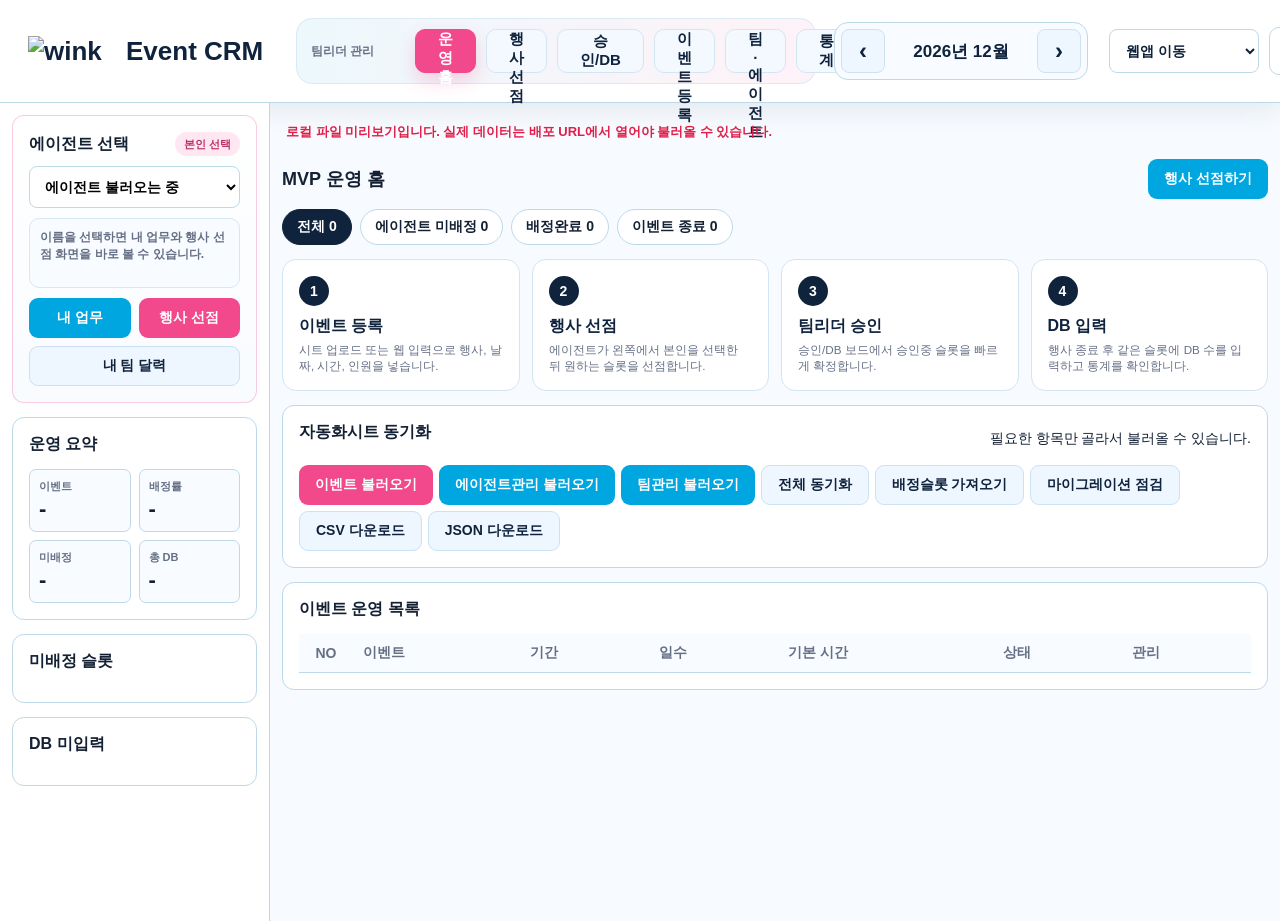
==== commit 7e3798d1: "Show language toggle in leader toolbar" ====
--- a/leader/index.html
+++ b/leader/index.html
@@ -153,6 +153,32 @@
         min-width: 88px;
         padding: 0 18px;
       }
+      .language-toggle {
+        display: inline-flex;
+        align-items: center;
+        flex: 0 0 auto;
+        gap: 6px;
+        padding: 5px;
+        border: 1px solid var(--line);
+        border-radius: 10px;
+        background: #fff;
+      }
+      .toolbar .lang-btn {
+        min-width: 82px;
+        height: 36px;
+        padding: 0 14px;
+        border: 0;
+        border-radius: 8px;
+        background: transparent;
+        color: var(--navy);
+        font-size: 13px;
+        font-weight: 900;
+      }
+      .toolbar .lang-btn.active {
+        background: var(--pink);
+        color: #fff;
+        box-shadow: 0 6px 14px rgba(242, 73, 141, 0.22);
+      }
       .month-nav {
         display: flex;
         align-items: center;
@@ -692,20 +718,20 @@
       .event-day-cell.sunday .event-day-num span { color: var(--red); }
       .event-chip-list {
         display: grid;
-        gap: 6px;
+        gap: 8px;
       }
       .event-chip {
         width: 100%;
-        min-height: 64px;
+        min-height: 54px;
         height: auto;
         display: grid;
         grid-template-columns: 1fr;
-        gap: 8px;
+        gap: 6px;
         align-items: stretch;
-        padding: 8px 10px;
-        border-radius: 10px;
-        border: 1px solid rgba(16, 35, 61, 0.08);
-        background: #f4faff;
+        padding: 10px 12px;
+        border-radius: 12px;
+        border: 1px solid #d5e5f2;
+        background: #fff;
         color: var(--navy);
         text-align: left;
         box-shadow: none;
@@ -716,44 +742,53 @@
       }
       .event-chip-name {
         overflow: hidden;
-        display: -webkit-box;
-        -webkit-line-clamp: 2;
-        -webkit-box-orient: vertical;
-        font-size: 13px;
+        display: block;
+        text-overflow: ellipsis;
+        white-space: nowrap;
+        font-size: 15px;
         font-weight: 900;
-        line-height: 1.25;
+        line-height: 1.2;
       }
       .event-chip-meta {
         display: flex;
-        gap: 5px;
+        gap: 10px;
         align-items: center;
         justify-content: flex-start;
+        flex-wrap: wrap;
         font-size: 11px;
         color: var(--muted);
         font-weight: 900;
       }
+      .chip-dot strong {
+        display: inline-block;
+        min-width: 14px;
+        margin-right: 2px;
+        color: var(--navy);
+        font-size: 13px;
+        font-weight: 1000;
+      }
       .chip-dot {
-        min-width: 30px;
-        padding: 4px 7px;
-        border-radius: 999px;
-        background: #fff;
+        min-width: 0;
+        padding: 0;
+        border-radius: 0;
+        background: transparent;
         text-align: center;
         white-space: nowrap;
       }
       .chip-dot.open { color: var(--blue); }
-      .chip-dot.pending { color: #b45309; background: #fff7d6; }
-      .chip-dot.approved { color: #166534; background: #dcfce7; }
-      .event-chip.color-0 { border-left: 5px solid var(--blue); }
-      .event-chip.color-1 { border-left: 5px solid var(--pink); }
-      .event-chip.color-2 { border-left: 5px solid #6b5cff; }
-      .event-chip.color-3 { border-left: 5px solid #22c55e; }
+      .chip-dot.pending { color: #b45309; }
+      .chip-dot.approved { color: #166534; }
+      .event-chip.color-0 { border-left: 6px solid var(--blue); }
+      .event-chip.color-1 { border-left: 6px solid var(--pink); }
+      .event-chip.color-2 { border-left: 6px solid #6b5cff; }
+      .event-chip.color-3 { border-left: 6px solid #22c55e; }
       .assignment-chip {
         width: 100%;
         min-height: 62px;
         height: auto;
         display: grid;
         gap: 3px;
-        padding: 8px 9px;
+        padding: 10px 12px;
         border: 1px solid rgba(16, 35, 61, 0.08);
         border-left: 5px solid var(--blue);
         border-radius: 10px;
@@ -822,13 +857,13 @@
         grid-template-columns: repeat(2, minmax(180px, 1fr));
       }
       .claim-detail {
-        width: min(860px, calc(100vw - 42px));
+        width: min(760px, calc(100vw - 42px));
         max-height: calc(100vh - 120px);
         border: 1px solid var(--line);
-        border-radius: 18px;
+        border-radius: 22px;
         background: #fff;
         overflow: auto;
-        box-shadow: 0 12px 28px rgba(16, 35, 61, 0.08);
+        box-shadow: 0 20px 50px rgba(16, 35, 61, 0.16);
       }
       .claim-modal {
         position: fixed;
@@ -848,14 +883,14 @@
         grid-template-columns: minmax(0, 1fr) auto;
         gap: 12px;
         align-items: start;
-        padding: 15px 16px;
+        padding: 20px 22px;
         border-bottom: 1px solid var(--line);
-        background: linear-gradient(90deg, #f6fbff, #fff6fb);
+        background: #fbfdff;
       }
       .claim-detail-title { min-width: 0; }
       .claim-detail-head strong {
         display: block;
-        font-size: 20px;
+        font-size: 24px;
         color: var(--navy);
       }
       .claim-detail-head span {
@@ -877,31 +912,33 @@
         line-height: 1;
       }
       .claim-detail-body {
-        padding: 14px;
+        padding: 20px 22px 24px;
       }
       .claim-card {
         border: 1px solid #cfe3f2;
-        border-radius: 14px;
+        border-radius: 16px;
         overflow: hidden;
         background: #fbfdff;
+        max-width: 680px;
+        margin: 0 auto;
       }
       .claim-event-name {
-        padding: 12px 14px;
+        padding: 14px 16px;
         background: var(--event);
         color: #fff;
-        font-size: 16px;
+        font-size: 19px;
         font-weight: 900;
         text-align: center;
       }
       .claim-slot {
         display: grid;
-        grid-template-columns: 78px 78px minmax(150px, 1fr) 58px auto;
+        grid-template-columns: 84px 84px minmax(150px, 190px) minmax(142px, 1fr);
         align-items: center;
         border-top: 1px solid var(--line);
         background: #fff;
       }
       .claim-slot > div {
-        min-height: 38px;
+        min-height: 44px;
         display: flex;
         align-items: center;
         justify-content: center;
@@ -910,34 +947,34 @@
       .claim-slot > div:last-child { border-right: 0; }
       .claim-slot .time { background: #eff9ff; }
       .claim-slot .agent { background: #fff8fc; }
-      .claim-slot .db { background: #f4fbff; }
       .claim-slot .slot-actions {
-        gap: 5px;
-        padding: 4px;
-        justify-content: flex-start;
+        gap: 6px;
+        padding: 5px 7px;
+        justify-content: stretch;
       }
       .claim-slot select,
       .claim-slot input {
         width: 100%;
-        height: 30px;
+        height: 36px;
         border: 0;
         background: transparent;
         text-align: center;
         font-weight: 900;
-        font-size: 12px;
-      }
-      .claim-slot .db input {
-        max-width: 54px;
+        font-size: 13px;
       }
       .claim-action {
-        height: 28px;
-        padding: 0 10px;
-        border-radius: 999px;
-        font-size: 12px;
+        min-width: 104px;
+        height: 34px;
+        padding: 0 18px;
+        border-radius: 12px;
+        font-size: 13px;
+      }
+      .claim-action.secondary {
+        width: 100%;
       }
       .claim-status {
-        padding: 4px 8px;
-        border-radius: 999px;
+        padding: 6px 9px;
+        border-radius: 10px;
         background: #fff4cc;
         color: #7a4b00;
         font-size: 12px;
@@ -998,6 +1035,29 @@
       .shift-three { background: #f3f0ff; }
       .shift-card.disabled {
         display: none;
+      }
+      .toast {
+        position: fixed;
+        left: 50%;
+        bottom: 28px;
+        z-index: 80;
+        transform: translateX(-50%) translateY(18px);
+        opacity: 0;
+        pointer-events: none;
+        padding: 13px 20px;
+        border-radius: 999px;
+        background: var(--navy);
+        color: #fff;
+        font-weight: 900;
+        box-shadow: 0 14px 34px rgba(16, 35, 61, 0.22);
+        transition: opacity 160ms ease, transform 160ms ease;
+      }
+      .toast.show {
+        opacity: 1;
+        transform: translateX(-50%) translateY(0);
+      }
+      .toast.error {
+        background: #be3455;
       }
       .date-mode-panel {
         display: none;
@@ -1150,6 +1210,10 @@
           <option value="leader">리더 웹앱</option>
           <option value="agent">에이전트 웹앱</option>
         </select>
+        <div class="language-toggle" aria-label="Language">
+          <button class="lang-btn" type="button" data-lang="id">Indonesia</button>
+          <button class="lang-btn" type="button" data-lang="ko">한국어</button>
+        </div>
         <button id="reload" type="button">새로고침</button>
       </div>
     </header>
@@ -1291,15 +1355,15 @@
               <div class="field"><label>행사 시간 개수</label><select name="shiftCount" id="eventShiftCount"><option value="1">1부만 사용</option><option value="2" selected>1부 + 2부</option><option value="3">1부 + 2부 + 3부</option></select></div>
               <div class="field schedule-period"><label>시작일</label><input name="startDate" type="date"></div>
               <div class="field schedule-period"><label>종료일</label><input name="endDate" type="date"></div>
+              <div class="field shift-card shift-one" data-shift-card="1"><label>1부 필요인원</label><input name="people1" type="number" min="0" max="20" value="2"></div>
               <div class="field shift-card shift-one" data-shift-card="1"><label>1부 시작</label><select name="time1Start" data-time-select data-default="10:00"></select></div>
               <div class="field shift-card shift-one" data-shift-card="1"><label>1부 종료</label><select name="time1End" data-time-select data-default="14:00"></select></div>
-              <div class="field shift-card shift-one" data-shift-card="1"><label>1부 인원</label><input name="people1" type="number" min="0" max="20" value="2"></div>
+              <div class="field shift-card shift-two" data-shift-card="2"><label>2부 필요인원</label><input name="people2" type="number" min="0" max="20" value="2"></div>
               <div class="field shift-card shift-two" data-shift-card="2"><label>2부 시작</label><select name="time2Start" data-time-select data-default="14:00"></select></div>
               <div class="field shift-card shift-two" data-shift-card="2"><label>2부 종료</label><select name="time2End" data-time-select data-default="18:00"></select></div>
-              <div class="field shift-card shift-two" data-shift-card="2"><label>2부 인원</label><input name="people2" type="number" min="0" max="20" value="2"></div>
+              <div class="field shift-card shift-three" data-shift-card="3"><label>3부 필요인원</label><input name="people3" type="number" min="0" max="20" value="2"></div>
               <div class="field shift-card shift-three" data-shift-card="3"><label>3부 시작</label><select name="time3Start" data-time-select data-default="18:00"></select></div>
               <div class="field shift-card shift-three" data-shift-card="3"><label>3부 종료</label><select name="time3End" data-time-select data-default="22:00"></select></div>
-              <div class="field shift-card shift-three" data-shift-card="3"><label>3부 인원</label><input name="people3" type="number" min="0" max="20" value="2"></div>
               <div class="field full" id="dateListField">
                 <label>지정일 선택</label>
                 <textarea class="date-list-input" name="dateList" readonly></textarea>
@@ -1432,13 +1496,148 @@
       </main>
     </div>
 
+    <div id="toast" class="toast" role="status" aria-live="polite"></div>
+
     <script>
       const $ = (id) => document.getElementById(id);
       const weekdays = ['Senin', 'Selasa', 'Rabu', 'Kamis', 'Jumat', 'Sabtu', 'Minggu'];
       const TIME_OPTIONS = buildTimeOptions();
-      const LEADER_API_URL = 'https://script.google.com/macros/s/AKfycbzAfGJXv4aatclHflxYMJhqna29zmOiQ3fcE8wQTDN47hDMzRJj8k4GljZYot2c4BacPQ/exec';
       const AGENT_WEBAPP_URL = 'https://meeoak.github.io/wink-event-crm-agent/';
-      installExternalGoogleScriptRun_();
+      const TEXT_ID = {
+        '팀리더 관리': 'Manajemen Leader',
+        '운영 홈': 'Beranda Operasional',
+        '행사 선점': 'Pilih Event',
+        '승인/DB': 'Approval/DB',
+        '이벤트 등록': 'Input Event',
+        '팀·에이전트': 'Tim & Agen',
+        '통계': 'Statistik',
+        '웹앱 이동': 'Pindah Web App',
+        '리더 웹앱': 'Web App Leader',
+        '에이전트 웹앱': 'Web App Agen',
+        '새로고침': 'Muat Ulang',
+        '에이전트 선택': 'Pilih Agen',
+        '본인 선택': 'Pilih Nama',
+        '에이전트 불러오는 중': 'Memuat agen',
+        '이름을 선택하면 내 업무와 행사 선점 화면을 바로 볼 수 있습니다.': 'Pilih nama agar dapat melihat tugas dan memilih slot event.',
+        '내 업무': 'Tugas Saya',
+        '내 팀 달력': 'Kalender Tim Saya',
+        '운영 요약': 'Ringkasan Operasional',
+        '이벤트': 'Event',
+        '배정률': 'Rasio Penempatan',
+        '미배정': 'Belum Terisi',
+        '총 DB': 'Total DB',
+        '미배정 슬롯': 'Slot Belum Terisi',
+        'DB 미입력': 'DB Belum Diisi',
+        'MVP 운영 홈': 'Beranda Operasional MVP',
+        '행사 선점하기': 'Pilih Slot Event',
+        '전체': 'Semua',
+        '에이전트 미배정': 'Agen Belum Terisi',
+        '배정완료': 'Sudah Terisi',
+        '이벤트 종료': 'Event Selesai',
+        '시트 업로드 또는 웹 입력으로 행사, 날짜, 시간, 인원을 넣습니다.': 'Masukkan event, tanggal, jam, dan jumlah orang lewat sheet atau web.',
+        '에이전트가 왼쪽에서 본인을 선택한 뒤 원하는 슬롯을 선점합니다.': 'Agen memilih nama di kiri lalu mengambil slot yang diinginkan.',
+        '팀리더 승인': 'Approval Leader',
+        '승인/DB 보드에서 승인중 슬롯을 빠르게 확정합니다.': 'Leader mengonfirmasi slot pending di board approval/DB.',
+        'DB 입력': 'Input DB',
+        '행사 종료 후 같은 슬롯에 DB 수를 입력하고 통계를 확인합니다.': 'Setelah event selesai, input jumlah DB di slot yang sama dan cek statistik.',
+        '자동화시트 동기화': 'Sinkronisasi Sheet Otomatis',
+        '필요한 항목만 골라서 불러올 수 있습니다.': 'Pilih data yang diperlukan untuk dimuat.',
+        '이벤트 불러오기': 'Muat Event',
+        '에이전트관리 불러오기': 'Muat Agen',
+        '팀관리 불러오기': 'Muat Tim',
+        '전체 동기화': 'Sinkron Semua',
+        '배정슬롯 가져오기': 'Ambil Slot Penempatan',
+        '마이그레이션 점검': 'Cek Migrasi',
+        'CSV 다운로드': 'Unduh CSV',
+        'JSON 다운로드': 'Unduh JSON',
+        '이벤트 운영 목록': 'Daftar Operasional Event',
+        'NO': 'NO',
+        '기간': 'Periode',
+        '일수': 'Hari',
+        '기본 시간': 'Jam Dasar',
+        '상태': 'Status',
+        '관리': 'Kelola',
+        '행사 선점 달력': 'Kalender Pilih Event',
+        '팀별 달력': 'Kalender per Tim',
+        '에이전트별 달력': 'Kalender per Agen',
+        '선택 가능': 'Tersedia',
+        '승인중': 'Menunggu Approval',
+        '승인완료': 'Disetujui',
+        '팀리더 승인/DB 보드': 'Board Approval Leader/DB',
+        '내 일정': 'Jadwal Saya',
+        '승인 대기': 'Menunggu Approval',
+        '이벤트명': 'Nama Event',
+        'Event ID': 'Event ID',
+        '일정 방식': 'Metode Jadwal',
+        '행사 시간 개수': 'Jumlah Sesi Event',
+        '시작일': 'Tanggal Mulai',
+        '종료일': 'Tanggal Selesai',
+        '1부 필요인원': 'Jumlah Orang Sesi 1',
+        '1부 시작': 'Mulai Sesi 1',
+        '1부 종료': 'Selesai Sesi 1',
+        '2부 필요인원': 'Jumlah Orang Sesi 2',
+        '2부 시작': 'Mulai Sesi 2',
+        '2부 종료': 'Selesai Sesi 2',
+        '3부 필요인원': 'Jumlah Orang Sesi 3',
+        '3부 시작': 'Mulai Sesi 3',
+        '3부 종료': 'Selesai Sesi 3',
+        '지정일 선택': 'Pilih Tanggal Tertentu',
+        '기간 전체를 선택하면 시작일~종료일 전체가 자동 반영됩니다.': 'Jika memilih periode, semua tanggal dari mulai sampai selesai otomatis masuk.',
+        '이벤트 저장': 'Simpan Event',
+        '새 이벤트 입력': 'Input Event Baru',
+        '등록된 이벤트 삭제': 'Hapus Event Terdaftar',
+        '팀 관리': 'Manajemen Tim',
+        '팀리더 등록': 'Daftar Leader',
+        '에이전트 등록': 'Daftar Agen',
+        '팀 현황': 'Status Tim',
+        '전체 에이전트 목록': 'Daftar Semua Agen',
+        '이름': 'Nama',
+        '역할': 'Peran',
+        '팀': 'Tim',
+        '업무시작': 'Mulai Kerja',
+        '업무종료': 'Selesai Kerja',
+        '거주지': 'Domisili',
+        '연락처': 'Kontak',
+        '수정': 'Ubah',
+        '삭제': 'Hapus',
+        '종료일 입력': 'Input Tanggal Selesai',
+        '에이전트 DB 순위': 'Ranking DB Agen',
+        '순위': 'Peringkat',
+        '에이전트': 'Agen',
+        '선택': 'Pilih',
+        '선점': 'Ambil',
+        '승인': 'Setujui',
+        '반려': 'Tolak',
+        '없음': 'Tidak ada',
+        '표시할 이벤트가 없습니다.': 'Tidak ada event untuk ditampilkan.',
+        '선택 가능한 이벤트 없음': 'Tidak ada event tersedia',
+        '달력을 불러오는 중...': 'Memuat kalender...',
+        '로컬 파일 미리보기입니다. 실제 데이터는 배포 URL에서 열어야 불러올 수 있습니다.': 'Ini pratinjau file lokal. Data asli hanya dimuat dari URL deployment.',
+        '현재 리더 웹앱입니다.': 'Saat ini di web app leader.',
+        '먼저 달력 데이터를 불러와 주세요.': 'Muat data kalender terlebih dahulu.',
+        '왼쪽에서 에이전트를 먼저 선택해 주세요.': 'Pilih agen dari panel kiri terlebih dahulu.',
+        '선택한 에이전트 정보를 찾을 수 없습니다.': 'Data agen yang dipilih tidak ditemukan.',
+        '에이전트를 먼저 선택해주세요.': 'Pilih agen terlebih dahulu.',
+        '신청되었습니다. 팀리더 승인 대기중입니다.': 'Permintaan dikirim. Menunggu approval leader.',
+        '반려되었습니다.': 'Ditolak.',
+        '승인완료로 변경했습니다.': 'Diubah menjadi disetujui.',
+        '이벤트를 저장하는 중...': 'Menyimpan event...',
+        '이벤트명을 입력해주세요.': 'Masukkan nama event.',
+        '기간 방식에서는 시작일과 종료일을 선택해야 합니다.': 'Untuk metode periode, pilih tanggal mulai dan selesai.',
+        '지정일 방식에서는 달력에서 행사일을 하나 이상 선택해야 합니다.': 'Untuk tanggal tertentu, pilih minimal satu tanggal event di kalender.',
+        '배포 URL에서만 저장할 수 있습니다.': 'Hanya bisa disimpan dari URL deployment.',
+        '배포 URL에서만 수정할 수 있습니다.': 'Hanya bisa diubah dari URL deployment.',
+        '배포 URL에서만 삭제할 수 있습니다.': 'Hanya bisa dihapus dari URL deployment.',
+        '배포 URL에서만 동기화할 수 있습니다.': 'Hanya bisa sinkron dari URL deployment.',
+        '배포 URL에서만 다운로드할 수 있습니다.': 'Hanya bisa unduh dari URL deployment.',
+        '새 이벤트를 입력할 수 있습니다.': 'Silakan input event baru.',
+        '새 팀을 입력할 수 있습니다.': 'Silakan input tim baru.',
+        '새 팀리더를 입력할 수 있습니다.': 'Silakan input leader baru.',
+        '새 에이전트를 입력할 수 있습니다.': 'Silakan input agen baru.',
+        'DB 입력 후 표시됩니다.': 'Ditampilkan setelah DB diinput.'
+      };
+      const TEXT_KO = Object.fromEntries(Object.entries(TEXT_ID).map(([ko, id]) => [id, ko]));
+      let currentLang = localStorage.getItem('winkEventLang') || 'ko';
       let state = null;
       let eventFilter = 'all';
       let claimFilter = 'open';
@@ -1453,84 +1652,68 @@
       let eventDateSelection = new Set();
       let eventDatePickerMonth = null;
 
-      function installExternalGoogleScriptRun_() {
-        if (typeof google !== 'undefined' && google.script && google.script.run) return;
-        window.google = {
-          script: {
-            run: createExternalRunner_(null, null)
-          }
-        };
-      }
-
-      function createExternalRunner_(successHandler, failureHandler) {
-        return new Proxy({}, {
-          get(_, prop) {
-            if (prop === 'withSuccessHandler') {
-              return (handler) => createExternalRunner_(handler, failureHandler);
-            }
-            if (prop === 'withFailureHandler') {
-              return (handler) => createExternalRunner_(successHandler, handler);
-            }
-            return (...args) => {
-              externalLeaderCall_(String(prop), args)
-                .then((result) => {
-                  if (result && result.ok === false) throw new Error(result.message || '요청에 실패했습니다.');
-                  if (successHandler) successHandler(result);
-                })
-                .catch((error) => {
-                  if (failureHandler) failureHandler(error);
-                  else console.error(error);
-                });
-              return createExternalRunner_(successHandler, failureHandler);
-            };
-          }
-        });
-      }
-
-      function externalLeaderCall_(method, args) {
-        const callback = `__winkLeader${Date.now()}${Math.random().toString(16).slice(2)}`;
-        const params = new URLSearchParams({
-          api: 'leaderCall',
-          method,
-          args: JSON.stringify(args || []),
-          callback
-        });
-        return new Promise((resolve, reject) => {
-          const script = document.createElement('script');
-          const timer = setTimeout(() => {
-            cleanup();
-            reject(new Error('요청 시간이 초과되었습니다.'));
-          }, 30000);
-
-          window[callback] = (data) => {
-            cleanup();
-            resolve(data);
-          };
-
-          script.onerror = () => {
-            cleanup();
-            reject(new Error('API 연결에 실패했습니다.'));
-          };
-
-          function cleanup() {
-            clearTimeout(timer);
-            delete window[callback];
-            script.remove();
-          }
-
-          script.src = `${LEADER_API_URL}?${params.toString()}`;
-          document.body.appendChild(script);
-        });
-      }
-
       function appsReady() {
         return typeof google !== 'undefined' && google.script && google.script.run;
       }
 
+      function localizeText(text) {
+        const source = String(text == null ? '' : text);
+        const trimmed = source.trim();
+        if (!trimmed) return source;
+        const dict = currentLang === 'id' ? TEXT_ID : TEXT_KO;
+        if (dict[trimmed]) return source.replace(trimmed, dict[trimmed]);
+        return source;
+      }
+
+      function applyLanguage(root) {
+        document.documentElement.lang = currentLang === 'id' ? 'id' : 'ko';
+        document.querySelectorAll('[data-lang]').forEach((button) => {
+          button.classList.toggle('active', button.dataset.lang === currentLang);
+        });
+        const target = root || document.body;
+        const walker = document.createTreeWalker(target, NodeFilter.SHOW_TEXT, {
+          acceptNode(node) {
+            const parent = node.parentElement;
+            if (!node.nodeValue.trim()) return NodeFilter.FILTER_REJECT;
+            if (parent && ['SCRIPT', 'STYLE'].includes(parent.tagName)) return NodeFilter.FILTER_REJECT;
+            if (parent && parent.closest('.language-toggle')) return NodeFilter.FILTER_REJECT;
+            return NodeFilter.FILTER_ACCEPT;
+          }
+        });
+        const nodes = [];
+        while (walker.nextNode()) nodes.push(walker.currentNode);
+        nodes.forEach((node) => {
+          node.nodeValue = localizeText(node.nodeValue);
+        });
+        document.querySelectorAll('input[placeholder], textarea[placeholder]').forEach((node) => {
+          node.placeholder = localizeText(node.placeholder);
+        });
+        document.querySelectorAll('[aria-label]').forEach((node) => {
+          if (node.closest('.language-toggle')) return;
+          node.setAttribute('aria-label', localizeText(node.getAttribute('aria-label')));
+        });
+      }
+
+      function setLanguage(lang) {
+        currentLang = lang === 'id' ? 'id' : 'ko';
+        localStorage.setItem('winkEventLang', currentLang);
+        applyLanguage();
+      }
+
       function setStatus(text, error) {
         const node = $('status');
-        node.textContent = text || '';
+        node.textContent = localizeText(text || '');
         node.className = error ? 'status error' : 'status';
+      }
+
+      function showToast(message, error) {
+        const toast = $('toast');
+        if (!toast || !message) return;
+        toast.textContent = localizeText(message);
+        toast.classList.toggle('error', !!error);
+        toast.classList.add('show');
+        clearTimeout(showToast.timer);
+        showToast.timer = setTimeout(() => toast.classList.remove('show'), 2400);
       }
 
       function switchView(viewId) {
@@ -1598,6 +1781,7 @@
         renderAgents(data);
         renderWorkBoard(data);
         renderCalendar(data);
+        applyLanguage();
       }
 
       function updateMonthDisplay(monthValue) {
@@ -2262,7 +2446,7 @@
         const events = dayGroup ? dayGroup.events.map((eventGroup, index) => renderEventChip(eventGroup, index)).join('') : '';
         return `<div class="event-day-cell${dayClass}">
           <div class="event-day-num"><strong>${escapeHtml(day.day)}</strong><span>${escapeHtml(dayName)}</span></div>
-          <div class="event-chip-list">${events || '<span class="muted-mini">선택 가능한 이벤트 없음</span>'}</div>
+          <div class="event-chip-list">${events}</div>
         </div>`;
       }
 
@@ -2272,9 +2456,9 @@
         return `<button class="event-chip color-${index % 4}${active}" type="button" data-claim-detail="${escapeHtml(eventGroup.key)}">
           <span class="event-chip-name">${escapeHtml(eventGroup.event.venue)}</span>
           <span class="event-chip-meta">
-            <span class="chip-dot open" title="선택 가능">${summary.open}</span>
-            <span class="chip-dot pending" title="승인중">${summary.pending}</span>
-            <span class="chip-dot approved" title="승인완료">${summary.approved}</span>
+            <span class="chip-dot open" title="선택 가능"><strong>${summary.open}</strong>가능</span>
+            <span class="chip-dot pending" title="승인중"><strong>${summary.pending}</strong>승인</span>
+            <span class="chip-dot approved" title="승인완료"><strong>${summary.approved}</strong>완료</span>
           </span>
         </button>`;
       }
@@ -2322,11 +2506,10 @@
         }).join('');
         const normalizedStatus = status || (slot.agent ? (slot.status === '배정완료' ? 'approved' : 'pending') : 'open');
         const actionHtml = claimActionHtml(normalizedStatus);
-        return `<div class="claim-slot ${cls}" data-date="${date}" data-event-id="${escapeHtml(event.id)}" data-event-name="${escapeHtml(event.venue)}" data-base-time="${escapeHtml(slot.baseTime || slot.time)}" data-time="${escapeHtml(slot.time)}" data-slot="${slot.slot}" data-status="${escapeHtml(slot.status || '')}">
+        return `<div class="claim-slot ${cls}" data-date="${date}" data-event-id="${escapeHtml(event.id)}" data-event-name="${escapeHtml(event.venue)}" data-base-time="${escapeHtml(slot.baseTime || slot.time)}" data-time="${escapeHtml(slot.time)}" data-slot="${slot.slot}" data-db="${escapeHtml(slot.db || '')}" data-status="${escapeHtml(slot.status || '')}">
           <div class="time"><select class="slot-start">${timeOptionsHtml(timeParts.start)}</select></div>
           <div class="time"><select class="slot-end">${timeOptionsHtml(timeParts.end)}</select></div>
           <div class="agent"><select>${agentOptions}</select></div>
-          <div class="db"><input type="number" min="0" value="${escapeHtml(slot.db || '')}" placeholder="DB" title="DB"></div>
           <div class="slot-actions">${actionHtml}</div>
         </div>`;
       }
@@ -2457,6 +2640,7 @@
         const customTime = joinTimeRangeClient(slotNode.querySelector('.slot-start').value, slotNode.querySelector('.slot-end').value);
         const baseTime = slotNode.dataset.baseTime || slotNode.dataset.time;
         const agent = slotNode.querySelector('.agent select').value;
+        const dbInput = slotNode.querySelector('.db input');
         const payload = {
           date: slotNode.dataset.date,
           eventId: slotNode.dataset.eventId,
@@ -2466,19 +2650,23 @@
           customTime: customTime || baseTime,
           slot: Number(slotNode.dataset.slot),
           agent,
-          db: slotNode.querySelector('.db input').value,
+          db: dbInput ? dbInput.value : (slotNode.dataset.db || ''),
           status: agent ? (slotNode.dataset.status || '승인대기') : ''
         };
         if (nextFilter) claimFilter = nextFilter;
         applySlotPayloadLocal(payload);
         render(state);
         setStatus(successMessage || '저장 중...');
+        if (successMessage) showToast(successMessage);
         google.script.run
           .withSuccessHandler(() => {
             setStatus(successMessage || '저장되었습니다.');
+            if (successMessage) showToast(successMessage);
           })
           .withFailureHandler((err) => {
-            setStatus(err && err.message ? err.message : String(err), true);
+            const message = err && err.message ? err.message : String(err);
+            setStatus(message, true);
+            showToast(message, true);
             load(state.month);
           })
           .saveCalendarAssignment(payload);
@@ -2486,11 +2674,13 @@
 
       function claimSlot(slotNode) {
         if (!slotNode.querySelector('.agent select').value) {
-          setStatus('선점할 에이전트를 먼저 선택해주세요.', true);
+          const message = '에이전트를 먼저 선택해주세요.';
+          setStatus(message, true);
+          showToast(message, true);
           return;
         }
         slotNode.dataset.status = '승인대기';
-        saveSlot(slotNode, '승인을 요청했습니다.', 'pending');
+        saveSlot(slotNode, '신청되었습니다. 팀리더 승인 대기중입니다.', 'pending');
       }
 
       function updateSlotStatus(slotNode, status) {
@@ -2505,7 +2695,9 @@
         claimFilter = status === '반려' ? 'open' : 'approved';
         applyAssignmentStatusLocal(payload, status);
         render(state);
-        setStatus(status === '반려' ? '반려되었습니다.' : '승인완료로 변경했습니다.');
+        const message = status === '반려' ? '반려되었습니다.' : '승인완료로 변경했습니다.';
+        setStatus(message);
+        showToast(message);
         google.script.run
           .withSuccessHandler(() => {
             setStatus(status === '반려' ? '반려되었습니다.' : '승인완료로 변경했습니다.');
@@ -3176,6 +3368,9 @@
       });
       $('reload').addEventListener('click', () => load($('month').value));
       $('appSwitch').addEventListener('change', handleAppSwitch);
+      document.querySelectorAll('[data-lang]').forEach((button) => {
+        button.addEventListener('click', () => setLanguage(button.dataset.lang));
+      });
       $('importEventsSheet').addEventListener('click', importEventsSheet);
       $('importAgentsSheet').addEventListener('click', importAgentsSheet);
       $('importTeamsSheet').addEventListener('click', importTeamsSheet);
@@ -3285,6 +3480,7 @@
       const today = new Date();
       $('month').value = `${today.getFullYear()}-${String(today.getMonth() + 1).padStart(2, '0')}`;
       updateMonthDisplay($('month').value);
+      applyLanguage();
       load();
     </script>
   </body>
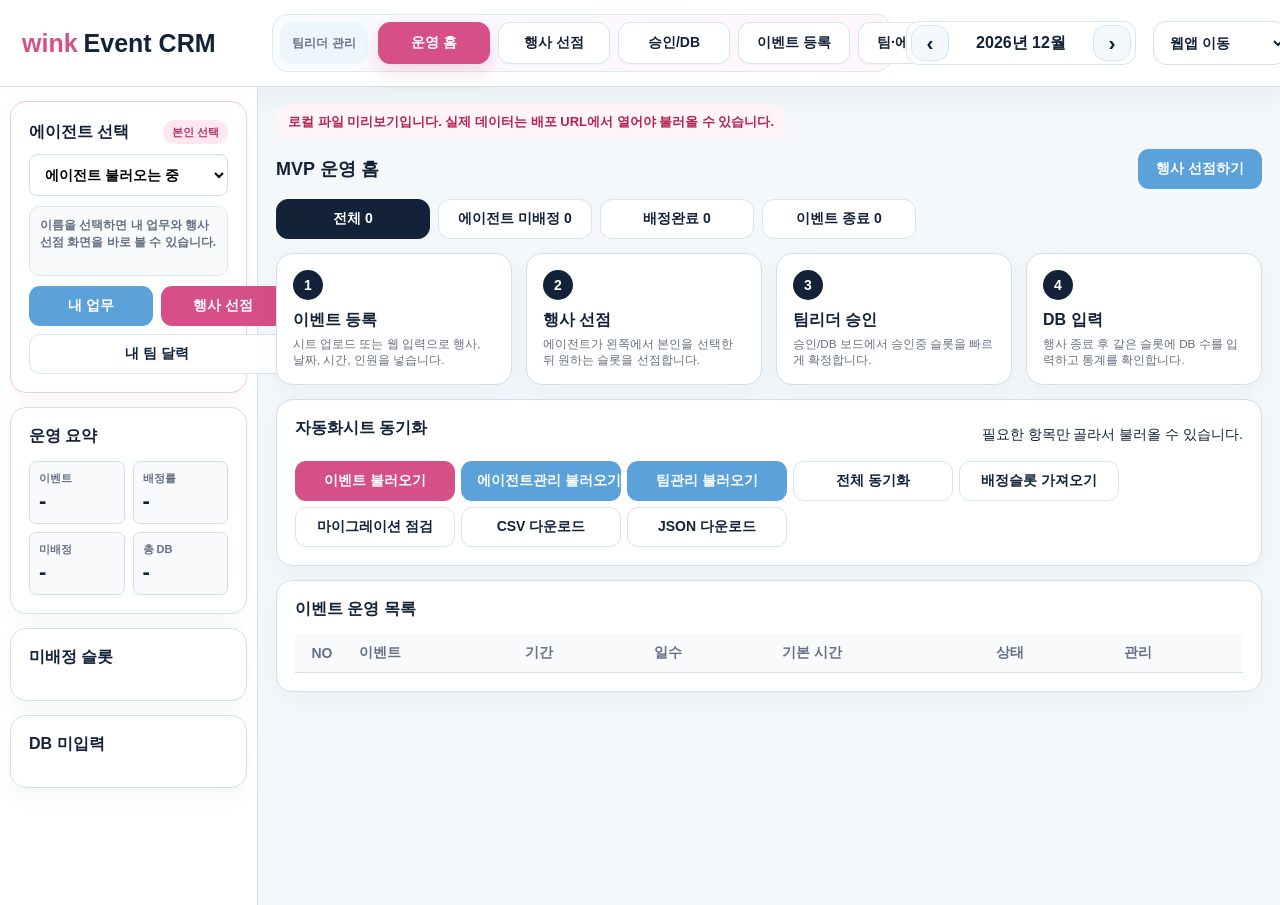
==== commit e266c86d: "Polish leader CRM UI" ====
--- a/leader/index.html
+++ b/leader/index.html
@@ -1167,6 +1167,292 @@
         min-width: 150px;
       }
       .muted { color: var(--muted); font-size: 13px; }
+
+      /* Calm CRM polish */
+      :root {
+        --navy: #132238;
+        --blue: #5aa2d9;
+        --pink: #d64f86;
+        --red: #c93450;
+        --sat: #4f63d8;
+        --line: #cfe0ee;
+        --bg: #f4f8fb;
+        --panel: #ffffff;
+        --muted: #667085;
+        --soft-blue: #eef7fd;
+        --soft-pink: #fff3f8;
+        --soft-slate: #f8fafc;
+      }
+      body {
+        background: var(--bg);
+        color: var(--navy);
+        letter-spacing: 0;
+      }
+      header {
+        min-height: 78px;
+        grid-template-columns: 236px minmax(620px, 1fr) max-content;
+        gap: 14px;
+        padding: 14px 22px;
+        background: rgba(255, 255, 255, 0.96);
+        border-bottom: 1px solid var(--line);
+        box-shadow: 0 10px 28px rgba(19, 34, 56, 0.06);
+      }
+      .brand {
+        gap: 6px;
+        font-size: 25px;
+        letter-spacing: 0;
+      }
+      .brand-logo {
+        display: none !important;
+      }
+      .brand::before {
+        content: "wink";
+        color: var(--pink);
+        font-weight: 900;
+      }
+      .brand strong {
+        color: var(--navy);
+      }
+      .leader-console {
+        min-height: 56px;
+        padding: 7px;
+        gap: 10px;
+        border-radius: 16px;
+        border-color: #dce9f3;
+        background: linear-gradient(90deg, #f8fbff 0%, #fff6fa 100%);
+      }
+      .leader-label {
+        min-width: 88px;
+        height: 42px;
+        display: inline-flex;
+        align-items: center;
+        justify-content: center;
+        border-radius: 12px;
+        background: #eef6fd;
+        color: #667085;
+        font-size: 12px;
+        text-transform: none;
+      }
+      nav {
+        gap: 8px;
+      }
+      .tab {
+        width: 112px;
+        height: 42px;
+        padding: 0 10px;
+        border-radius: 12px;
+        border-color: #d7e5f1;
+        background: #ffffff;
+        color: var(--navy);
+        font-size: 14px;
+        box-shadow: 0 1px 0 rgba(19, 34, 56, 0.02);
+      }
+      .tab.active {
+        background: var(--pink);
+        border-color: var(--pink);
+        color: #fff;
+        box-shadow: 0 8px 18px rgba(214, 79, 134, 0.2);
+      }
+      .toolbar {
+        gap: 8px;
+      }
+      button {
+        height: 40px;
+        border-radius: 11px;
+        background: var(--pink);
+        box-shadow: none;
+        transition: background 0.15s ease, border-color 0.15s ease, transform 0.15s ease;
+      }
+      button:hover:not(:disabled) {
+        transform: translateY(-1px);
+      }
+      button.secondary {
+        background: var(--blue);
+      }
+      button.danger {
+        background: var(--red);
+      }
+      button.edit {
+        background: #5067d8;
+      }
+      button.ghost {
+        background: #ffffff;
+        color: var(--navy);
+        border: 1px solid #d7e5f1;
+      }
+      button.small {
+        height: 34px;
+        min-width: 58px;
+        border-radius: 9px;
+      }
+      .toolbar input,
+      .toolbar select,
+      .toolbar button,
+      .month-nav,
+      .language-toggle {
+        height: 44px;
+        border-radius: 13px;
+      }
+      .toolbar select.app-switch,
+      .toolbar button:not(.month-arrow):not(.lang-btn) {
+        min-width: 112px;
+      }
+      .month-nav {
+        padding: 4px;
+        background: #ffffff;
+        border-color: #d7e5f1;
+      }
+      .month-arrow {
+        width: 38px;
+        min-width: 38px !important;
+        height: 36px !important;
+        border-radius: 10px;
+        background: #f3f8fd;
+        border-color: #d7e5f1;
+        font-size: 21px !important;
+      }
+      .month-display {
+        min-width: 128px;
+        font-size: 16px;
+      }
+      .language-toggle {
+        gap: 4px;
+        padding: 4px;
+        background: #ffffff;
+        border-color: #d7e5f1;
+      }
+      .toolbar .lang-btn {
+        min-width: 78px;
+        height: 34px;
+        border-radius: 10px;
+      }
+      .toolbar .lang-btn.active {
+        background: var(--pink);
+        box-shadow: 0 6px 16px rgba(214, 79, 134, 0.18);
+      }
+      .layout {
+        grid-template-columns: 258px minmax(0, 1fr);
+      }
+      aside {
+        background: #ffffff;
+        padding: 14px 10px;
+      }
+      main {
+        padding: 18px;
+      }
+      .status {
+        padding: 8px 6px;
+        color: #667085;
+      }
+      .status.error {
+        display: inline-flex;
+        min-height: 32px;
+        align-items: center;
+        padding: 8px 12px;
+        border-radius: 10px;
+        background: #fff4f7;
+        color: #b42355;
+      }
+      .card,
+      .mvp-step,
+      .team-card,
+      .work-item,
+      .claim-detail,
+      .empty-board {
+        border-color: var(--line);
+        border-radius: 16px;
+        box-shadow: 0 8px 24px rgba(19, 34, 56, 0.04);
+      }
+      .card {
+        padding: 18px;
+      }
+      .agent-picker-card {
+        border-color: #f3c8da;
+        background: #ffffff;
+      }
+      .metric,
+      .list-item,
+      .agent-context,
+      .filter-bar,
+      th {
+        background: var(--soft-slate);
+      }
+      .side-actions button,
+      .section-head button:not(.small),
+      .action-row button:not(.small):not(.claim-action) {
+        min-width: 124px;
+        height: 40px;
+        border-radius: 11px;
+        padding: 0 16px;
+      }
+      .card > .action-row button:not(.small):not(.claim-action) {
+        width: 160px;
+        white-space: nowrap;
+      }
+      .status-tabs {
+        gap: 8px;
+      }
+      .filter-tab {
+        width: 154px;
+        min-width: 154px;
+        height: 40px;
+        padding: 0 16px;
+        border-radius: 12px;
+        background: #ffffff;
+        border-color: #d7e5f1;
+        color: var(--navy);
+        white-space: nowrap;
+      }
+      .calendar-toolbar .filter-tab,
+      .status-tabs.compact-tabs .filter-tab {
+        width: auto;
+        min-width: 112px;
+      }
+      .filter-tab.active {
+        background: var(--navy);
+        border-color: var(--navy);
+        color: #fff;
+      }
+      .mvp-flow {
+        gap: 14px;
+      }
+      .mvp-step {
+        background: #ffffff;
+      }
+      .mvp-step strong {
+        background: var(--navy);
+      }
+      .event-month-grid {
+        background: #dce9f3;
+        border-color: var(--line);
+        box-shadow: 0 12px 26px rgba(19, 34, 56, 0.05);
+      }
+      .event-weekday {
+        background: #ffffff;
+        color: #5f6b7a;
+      }
+      .event-chip,
+      .assignment-chip {
+        border-color: #d7e5f1;
+        background: #ffffff;
+        box-shadow: 0 4px 12px rgba(19, 34, 56, 0.03);
+      }
+      .event-chip.active {
+        outline-color: var(--pink);
+      }
+      .event-chip.color-0 { border-left-color: var(--blue); }
+      .event-chip.color-1 { border-left-color: var(--pink); }
+      .event-chip.color-2 { border-left-color: #6f63e8; }
+      .event-chip.color-3 { border-left-color: #55b978; }
+      .claim-detail-head {
+        background: linear-gradient(90deg, #f8fbff 0%, #fff6fa 100%);
+      }
+      .claim-event-name {
+        background: var(--blue);
+      }
+      .claim-action {
+        min-width: 112px;
+      }
 
       @media (max-width: 1180px) {
         header { grid-template-columns: 1fr; height: auto; padding: 14px; }
